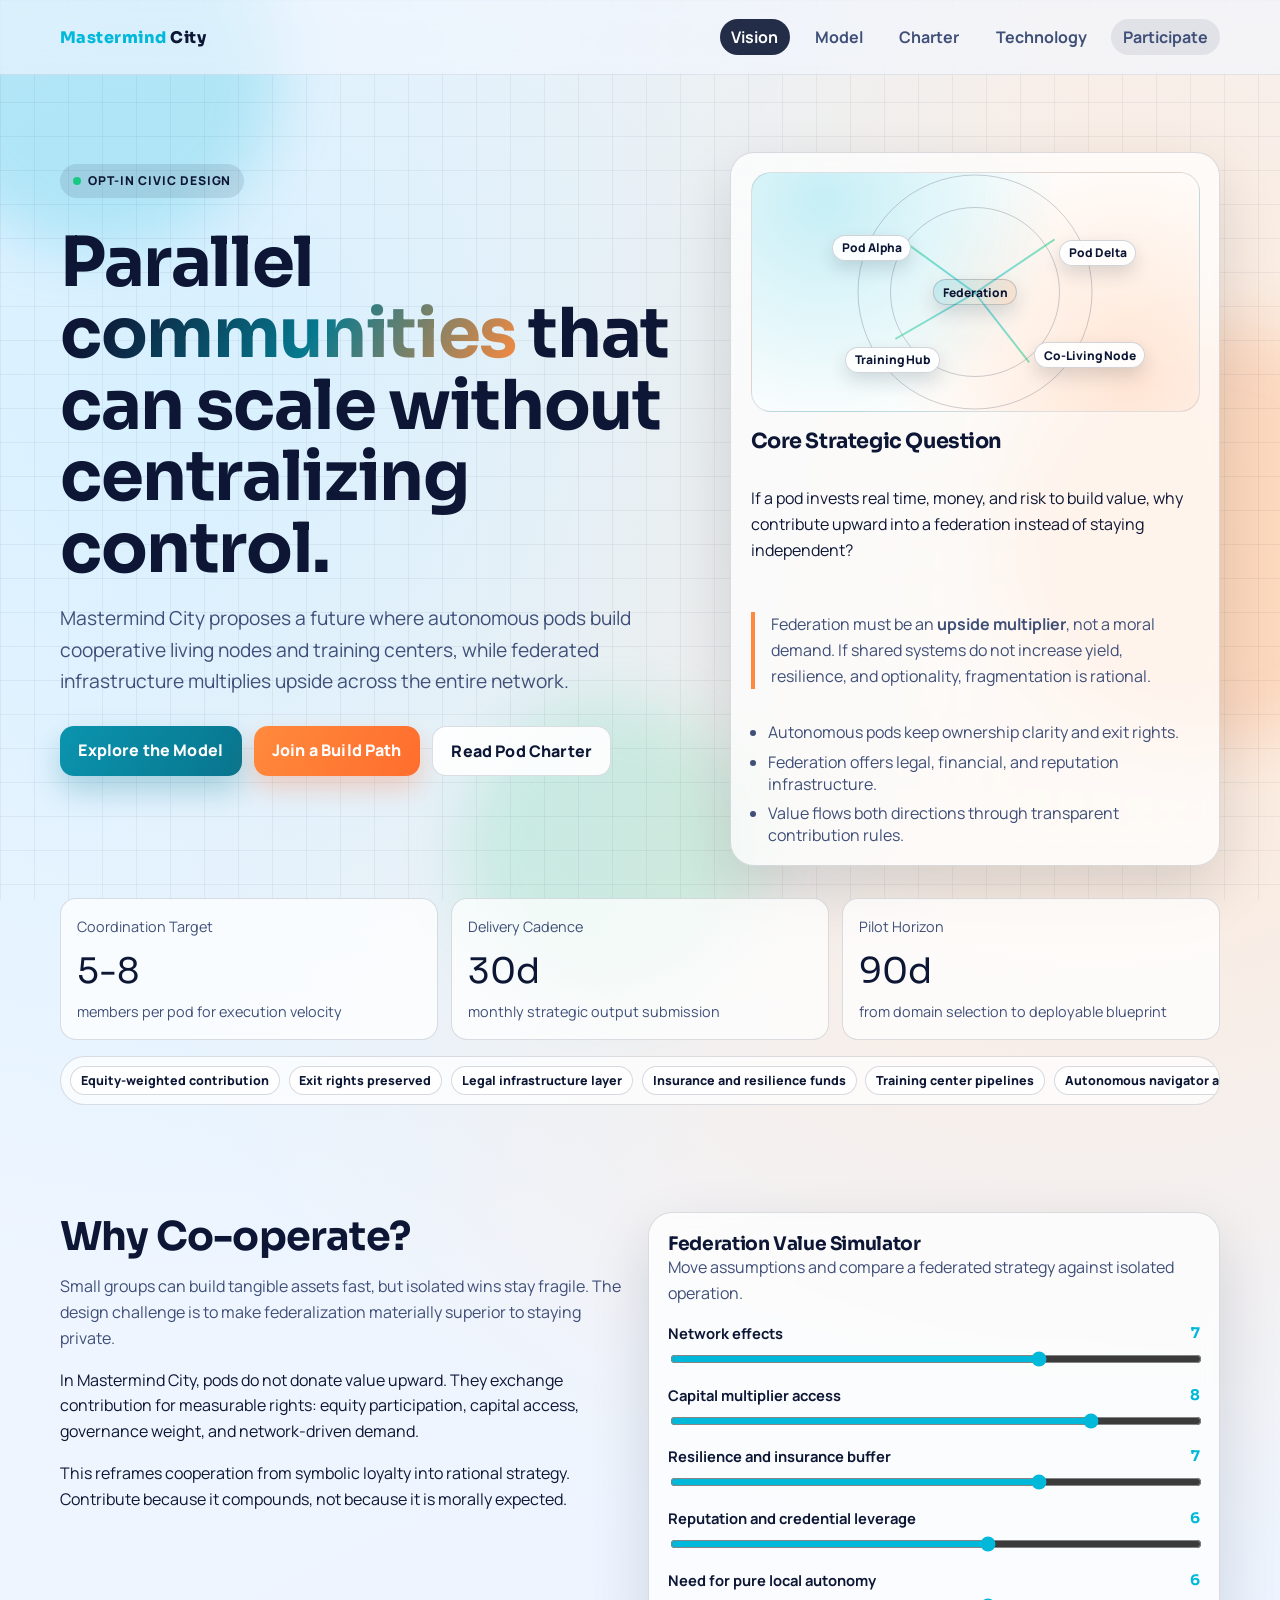
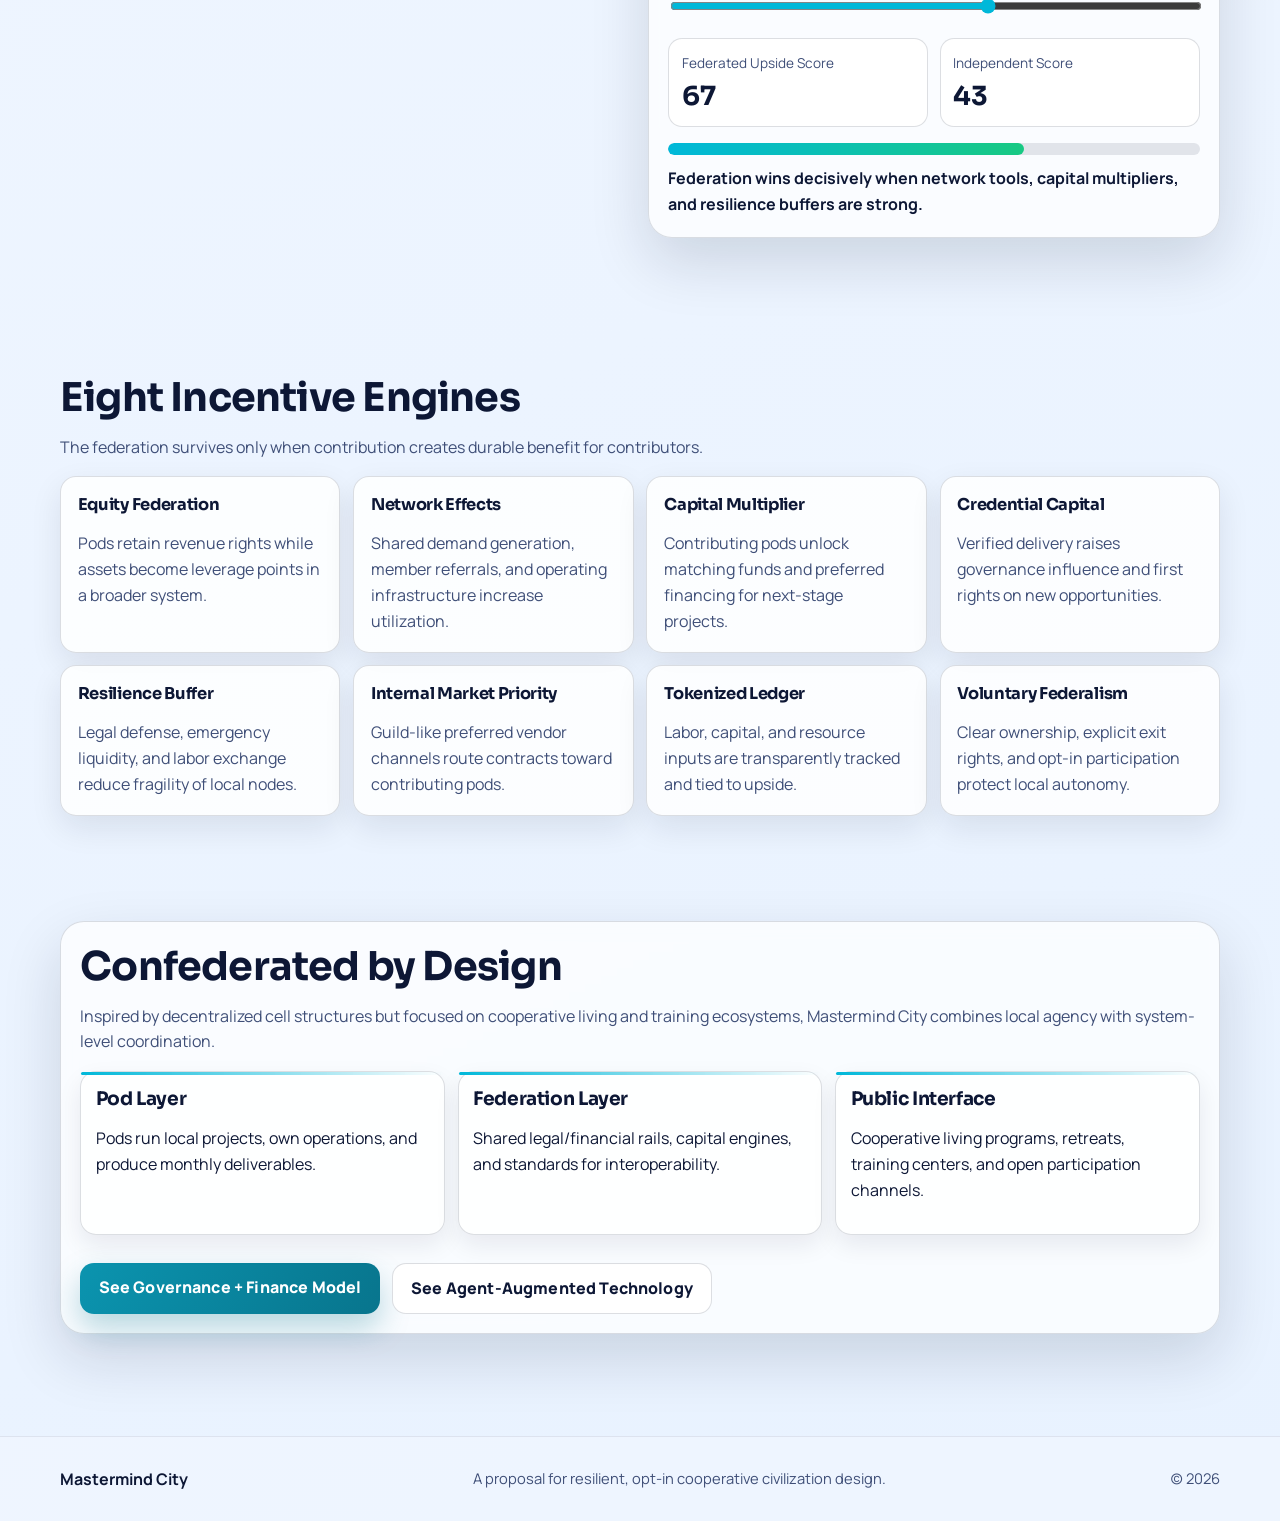
==== index.html @ 67675959 "Initial multi-page Mastermind City site" ====
<!doctype html>
<html lang="en">
  <head>
    <meta charset="UTF-8" />
    <meta name="viewport" content="width=device-width, initial-scale=1.0" />
    <title>Mastermind City | Parallel Communities, Shared Upside</title>
    <meta
      name="description"
      content="Mastermind City is a proposal for federated, opt-in cooperative living and training systems where autonomous pods build local value and shared structures multiply outcomes."
    />
    <link rel="preconnect" href="https://fonts.googleapis.com" />
    <link rel="preconnect" href="https://fonts.gstatic.com" crossorigin />
    <link
      href="https://fonts.googleapis.com/css2?family=Manrope:wght@400;500;700;800&family=Sora:wght@400;600;700;800&display=swap"
      rel="stylesheet"
    />
    <link rel="stylesheet" href="styles.css" />
  </head>
  <body data-page="home">
    <div class="ambient" aria-hidden="true">
      <div class="orb orb-one"></div>
      <div class="orb orb-two"></div>
      <div class="orb orb-three"></div>
      <div class="grid-overlay"></div>
    </div>

    <header class="topbar">
      <div class="container topbar-inner">
        <a class="brand" href="index.html"><span>Mastermind</span> City</a>
        <button class="menu-toggle" type="button" aria-expanded="false" aria-controls="site-nav">
          <span></span>
          <span></span>
        </button>
        <nav class="site-nav" id="site-nav">
          <a class="nav-link nav-home" href="index.html">Vision</a>
          <a class="nav-link nav-model" href="model.html">Model</a>
          <a class="nav-link nav-charter" href="charter.html">Charter</a>
          <a class="nav-link nav-technology" href="technology.html">Technology</a>
          <a class="nav-link nav-participate cta-link" href="participate.html">Participate</a>
        </nav>
      </div>
    </header>

    <main>
      <section class="hero">
        <div class="container hero-grid">
          <div class="reveal">
            <p class="kicker">Opt-In Civic Design</p>
            <h1>
              <span class="text-gradient">Parallel communities</span> that can scale
              without centralizing control.
            </h1>
            <p class="lede">
              Mastermind City proposes a future where autonomous pods build
              cooperative living nodes and training centers, while federated
              infrastructure multiplies upside across the entire network.
            </p>
            <div class="actions">
              <a class="btn btn-primary" href="model.html">Explore the Model</a>
              <a class="btn btn-secondary" href="participate.html">Join a Build Path</a>
              <a class="btn btn-ghost" href="charter.html">Read Pod Charter</a>
            </div>
          </div>

          <aside class="panel signal-panel reveal">
            <div class="city-map" aria-hidden="true">
              <div class="pulse-ring ring-a"></div>
              <div class="pulse-ring ring-b"></div>
              <div class="beam beam-a"></div>
              <div class="beam beam-b"></div>
              <div class="beam beam-c"></div>
              <div class="beam beam-d"></div>
              <div class="city-node node-core">Federation</div>
              <div class="city-node node-a">Pod Alpha</div>
              <div class="city-node node-b">Pod Delta</div>
              <div class="city-node node-c">Training Hub</div>
              <div class="city-node node-d">Co-Living Node</div>
            </div>
            <h3>Core Strategic Question</h3>
            <p>
              If a pod invests real time, money, and risk to build value, why
              contribute upward into a federation instead of staying independent?
            </p>
            <p class="callout">
              Federation must be an <strong>upside multiplier</strong>, not a moral
              demand. If shared systems do not increase yield, resilience, and
              optionality, fragmentation is rational.
            </p>
            <ul class="inline-list">
              <li>Autonomous pods keep ownership clarity and exit rights.</li>
              <li>Federation offers legal, financial, and reputation infrastructure.</li>
              <li>Value flows both directions through transparent contribution rules.</li>
            </ul>
          </aside>
        </div>

        <div class="container metric-strip reveal">
          <article class="metric">
            <p class="label">Coordination Target</p>
            <p class="value">5-8</p>
            <p class="label">members per pod for execution velocity</p>
          </article>
          <article class="metric">
            <p class="label">Delivery Cadence</p>
            <p class="value">30d</p>
            <p class="label">monthly strategic output submission</p>
          </article>
          <article class="metric">
            <p class="label">Pilot Horizon</p>
            <p class="value">90d</p>
            <p class="label">from domain selection to deployable blueprint</p>
          </article>
        </div>

        <div class="container reveal">
          <div class="signal-band">
            <div class="signal-track">
              <span>Equity-weighted contribution</span>
              <span>Exit rights preserved</span>
              <span>Legal infrastructure layer</span>
              <span>Insurance and resilience funds</span>
              <span>Training center pipelines</span>
              <span>Autonomous navigator agents</span>
              <span>Transparent contribution ledger</span>
              <span>Cooperative living pilots</span>
              <span>Equity-weighted contribution</span>
              <span>Exit rights preserved</span>
              <span>Legal infrastructure layer</span>
              <span>Insurance and resilience funds</span>
              <span>Training center pipelines</span>
              <span>Autonomous navigator agents</span>
              <span>Transparent contribution ledger</span>
              <span>Cooperative living pilots</span>
            </div>
          </div>
        </div>
      </section>

      <section class="section">
        <div class="container split">
          <div class="reveal">
            <h2>Why Co-operate?</h2>
            <p class="intro">
              Small groups can build tangible assets fast, but isolated wins stay
              fragile. The design challenge is to make federalization materially
              superior to staying private.
            </p>
            <p>
              In Mastermind City, pods do not donate value upward. They exchange
              contribution for measurable rights: equity participation, capital
              access, governance weight, and network-driven demand.
            </p>
            <p>
              This reframes cooperation from symbolic loyalty into rational strategy.
              Contribute because it compounds, not because it is morally expected.
            </p>
          </div>

          <aside class="panel simulator reveal" id="federation-simulator">
            <h3>Federation Value Simulator</h3>
            <p class="intro">
              Move assumptions and compare a federated strategy against isolated
              operation.
            </p>

            <div class="range-label">
              <label for="network">Network effects</label>
              <span data-output="network">7</span>
            </div>
            <input id="network" name="network" type="range" min="0" max="10" value="7" />

            <div class="range-label">
              <label for="capital">Capital multiplier access</label>
              <span data-output="capital">8</span>
            </div>
            <input id="capital" name="capital" type="range" min="0" max="10" value="8" />

            <div class="range-label">
              <label for="resilience">Resilience and insurance buffer</label>
              <span data-output="resilience">7</span>
            </div>
            <input id="resilience" name="resilience" type="range" min="0" max="10" value="7" />

            <div class="range-label">
              <label for="credibility">Reputation and credential leverage</label>
              <span data-output="credibility">6</span>
            </div>
            <input id="credibility" name="credibility" type="range" min="0" max="10" value="6" />

            <div class="range-label">
              <label for="autonomy">Need for pure local autonomy</label>
              <span data-output="autonomy">6</span>
            </div>
            <input id="autonomy" name="autonomy" type="range" min="0" max="10" value="6" />

            <div class="score-grid">
              <article class="score-card">
                <p>Federated Upside Score</p>
                <strong id="federate-score">0</strong>
              </article>
              <article class="score-card">
                <p>Independent Score</p>
                <strong id="independent-score">0</strong>
              </article>
            </div>

            <div class="progress-track" aria-hidden="true">
              <div class="progress-fill" id="federate-bar"></div>
            </div>
            <p id="sim-insight"></p>
          </aside>
        </div>
      </section>

      <section class="section">
        <div class="container">
          <h2 class="reveal">Eight Incentive Engines</h2>
          <p class="intro reveal">
            The federation survives only when contribution creates durable benefit
            for contributors.
          </p>
          <div class="grid-4">
            <article class="card reveal">
              <h3>Equity Federation</h3>
              <p>Pods retain revenue rights while assets become leverage points in a broader system.</p>
            </article>
            <article class="card reveal">
              <h3>Network Effects</h3>
              <p>Shared demand generation, member referrals, and operating infrastructure increase utilization.</p>
            </article>
            <article class="card reveal">
              <h3>Capital Multiplier</h3>
              <p>Contributing pods unlock matching funds and preferred financing for next-stage projects.</p>
            </article>
            <article class="card reveal">
              <h3>Credential Capital</h3>
              <p>Verified delivery raises governance influence and first rights on new opportunities.</p>
            </article>
            <article class="card reveal">
              <h3>Resilience Buffer</h3>
              <p>Legal defense, emergency liquidity, and labor exchange reduce fragility of local nodes.</p>
            </article>
            <article class="card reveal">
              <h3>Internal Market Priority</h3>
              <p>Guild-like preferred vendor channels route contracts toward contributing pods.</p>
            </article>
            <article class="card reveal">
              <h3>Tokenized Ledger</h3>
              <p>Labor, capital, and resource inputs are transparently tracked and tied to upside.</p>
            </article>
            <article class="card reveal">
              <h3>Voluntary Federalism</h3>
              <p>Clear ownership, explicit exit rights, and opt-in participation protect local autonomy.</p>
            </article>
          </div>
        </div>
      </section>

      <section class="section section-tight">
        <div class="container panel reveal">
          <h2>Confederated by Design</h2>
          <p class="intro">
            Inspired by decentralized cell structures but focused on cooperative
            living and training ecosystems, Mastermind City combines local agency
            with system-level coordination.
          </p>
          <div class="road">
            <article class="road-step">
              <h3>Pod Layer</h3>
              <p>Pods run local projects, own operations, and produce monthly deliverables.</p>
            </article>
            <article class="road-step">
              <h3>Federation Layer</h3>
              <p>Shared legal/financial rails, capital engines, and standards for interoperability.</p>
            </article>
            <article class="road-step">
              <h3>Public Interface</h3>
              <p>Cooperative living programs, retreats, training centers, and open participation channels.</p>
            </article>
          </div>
          <div class="actions">
            <a class="btn btn-primary" href="model.html">See Governance + Finance Model</a>
            <a class="btn btn-ghost" href="technology.html">See Agent-Augmented Technology</a>
          </div>
        </div>
      </section>
    </main>

    <footer class="site-footer">
      <div class="container footer-inner">
        <strong>Mastermind City</strong>
        <p class="footer-note">A proposal for resilient, opt-in cooperative civilization design.</p>
        <p class="footer-note">(c) <span data-year></span></p>
      </div>
    </footer>

    <script src="script.js"></script>
  </body>
</html>
---- styles.css ----
:root {
  --bg-base: #f2f7ff;
  --bg-alt: #e8f2ff;
  --surface: rgba(255, 255, 255, 0.72);
  --surface-strong: rgba(255, 255, 255, 0.9);
  --ink: #0d1735;
  --ink-soft: #3f4f78;
  --stroke: rgba(13, 23, 53, 0.14);
  --teal: #00b8d9;
  --orange: #ff8a3d;
  --lime: #18c983;
  --rose: #ff557a;
  --shadow: 0 24px 60px rgba(10, 18, 45, 0.14);
  --radius-lg: 24px;
  --radius-md: 16px;
  --radius-sm: 12px;
  --content-width: min(1160px, 92vw);
  --scroll-progress: 0%;
}

* {
  box-sizing: border-box;
}

html {
  scroll-behavior: smooth;
}

body {
  margin: 0;
  min-height: 100vh;
  font-family: "Manrope", sans-serif;
  color: var(--ink);
  background: radial-gradient(circle at 14% 12%, #d7f0ff 0%, transparent 32%),
    radial-gradient(circle at 86% 18%, #ffe8d5 0%, transparent 38%),
    linear-gradient(155deg, var(--bg-base), var(--bg-alt));
  overflow-x: hidden;
}

a {
  color: inherit;
}

h1,
h2,
h3,
h4 {
  font-family: "Sora", sans-serif;
  letter-spacing: -0.02em;
  margin: 0;
}

p {
  line-height: 1.62;
}

.ambient {
  --ambient-x: 0px;
  --ambient-y: 0px;
  position: fixed;
  inset: 0;
  pointer-events: none;
  z-index: -1;
}

.orb {
  position: absolute;
  border-radius: 999px;
  filter: blur(30px);
  opacity: 0.5;
}

.orb-one {
  width: 360px;
  height: 360px;
  background: rgba(0, 184, 217, 0.42);
  top: -110px;
  left: -80px;
  animation: floatA 12s ease-in-out infinite;
}

.orb-two {
  width: 420px;
  height: 420px;
  background: rgba(255, 138, 61, 0.38);
  top: 36%;
  right: -140px;
  animation: floatB 14s ease-in-out infinite;
}

.orb-three {
  width: 300px;
  height: 300px;
  background: rgba(24, 201, 131, 0.3);
  bottom: -100px;
  left: 36%;
  animation: floatC 16s ease-in-out infinite;
}

.grid-overlay {
  position: absolute;
  inset: 0;
  background-image: linear-gradient(rgba(13, 23, 53, 0.05) 1px, transparent 1px),
    linear-gradient(90deg, rgba(13, 23, 53, 0.05) 1px, transparent 1px);
  background-size: 34px 34px;
  transform: translate(calc(var(--ambient-x) * -1), calc(var(--ambient-y) * -1));
  transition: transform 280ms ease;
}

@keyframes floatA {
  0%,
  100% {
    transform: translate(0, 0);
  }
  50% {
    transform: translate(24px, 36px);
  }
}

@keyframes floatB {
  0%,
  100% {
    transform: translate(0, 0);
  }
  50% {
    transform: translate(-30px, -20px);
  }
}

@keyframes floatC {
  0%,
  100% {
    transform: translate(0, 0);
  }
  50% {
    transform: translate(20px, -26px);
  }
}

.container {
  width: var(--content-width);
  margin: 0 auto;
}

.topbar {
  position: sticky;
  top: 0;
  z-index: 40;
  backdrop-filter: blur(10px);
  background: rgba(242, 247, 255, 0.62);
  border-bottom: 1px solid rgba(13, 23, 53, 0.08);
}

.topbar::after {
  content: "";
  position: absolute;
  left: 0;
  bottom: -1px;
  height: 2px;
  width: var(--scroll-progress);
  background: linear-gradient(90deg, var(--teal), var(--lime), var(--orange));
  transition: width 120ms linear;
}

.topbar-inner {
  min-height: 74px;
  display: flex;
  align-items: center;
  justify-content: space-between;
  gap: 1rem;
}

.brand {
  font-family: "Sora", sans-serif;
  text-decoration: none;
  font-weight: 800;
  font-size: 1rem;
  letter-spacing: 0.03em;
}

.brand span {
  color: var(--teal);
}

.site-nav {
  display: flex;
  align-items: center;
  gap: 0.8rem;
}

.nav-link {
  text-decoration: none;
  padding: 0.42rem 0.74rem;
  border-radius: 999px;
  font-weight: 700;
  color: var(--ink-soft);
  transition: background 180ms ease, color 180ms ease;
}

.nav-link:hover {
  background: rgba(255, 255, 255, 0.74);
  color: var(--ink);
}

.cta-link {
  background: rgba(13, 23, 53, 0.08);
}

body[data-page="home"] .nav-home,
body[data-page="model"] .nav-model,
body[data-page="charter"] .nav-charter,
body[data-page="technology"] .nav-technology,
body[data-page="participate"] .nav-participate {
  background: rgba(13, 23, 53, 0.9);
  color: #fff;
}

.menu-toggle {
  display: none;
  width: 44px;
  height: 44px;
  border-radius: 12px;
  border: 1px solid var(--stroke);
  background: var(--surface-strong);
  padding: 0;
}

.menu-toggle span {
  display: block;
  width: 18px;
  height: 2px;
  margin: 5px auto;
  background: var(--ink);
  transition: transform 180ms ease, opacity 180ms ease;
}

.menu-toggle[aria-expanded="true"] span:first-child {
  transform: translateY(7px) rotate(45deg);
}

.menu-toggle[aria-expanded="true"] span:last-child {
  transform: translateY(-7px) rotate(-45deg);
}

main {
  padding-bottom: 4rem;
}

.section {
  padding: 4.2rem 0;
}

.section-tight {
  padding: 2.4rem 0;
}

.kicker {
  display: inline-flex;
  align-items: center;
  gap: 0.45rem;
  font-size: 0.76rem;
  letter-spacing: 0.08em;
  text-transform: uppercase;
  font-weight: 800;
  background: rgba(13, 23, 53, 0.1);
  padding: 0.46rem 0.8rem;
  border-radius: 999px;
}

.kicker::before {
  content: "";
  width: 8px;
  height: 8px;
  border-radius: 99px;
  background: var(--lime);
}

.hero {
  padding: 4.8rem 0 2.5rem;
}

.hero-grid {
  display: grid;
  grid-template-columns: 1.2fr 0.9fr;
  gap: 1.1rem;
  align-items: stretch;
}

.hero h1 {
  margin-top: 1rem;
  font-size: clamp(2rem, 5.4vw, 4.3rem);
  line-height: 1.04;
  max-width: 13ch;
}

.hero .lede {
  margin-top: 1.2rem;
  font-size: clamp(1rem, 2vw, 1.2rem);
  color: var(--ink-soft);
  max-width: 62ch;
}

.text-gradient {
  background: linear-gradient(120deg, #0d1735, #0d1735 40%, #06798f 70%, #ff8a3d);
  -webkit-background-clip: text;
  background-clip: text;
  color: transparent;
}

.actions {
  margin-top: 1.8rem;
  display: flex;
  flex-wrap: wrap;
  gap: 0.75rem;
}

.btn {
  border: 0;
  border-radius: 14px;
  padding: 0.82rem 1.15rem;
  text-decoration: none;
  font-weight: 800;
  letter-spacing: 0.01em;
  cursor: pointer;
  transition: transform 180ms ease, box-shadow 180ms ease, background 180ms ease;
}

.btn:hover {
  transform: translateY(-2px);
}

.btn-primary {
  color: #fff;
  background: linear-gradient(120deg, #0b94af, #08758d);
  box-shadow: 0 14px 30px rgba(8, 117, 141, 0.28);
}

.btn-secondary {
  color: #fff;
  background: linear-gradient(120deg, #ff8a3d, #ff6d2d);
  box-shadow: 0 12px 26px rgba(255, 109, 45, 0.28);
}

.btn-ghost {
  background: var(--surface-strong);
  color: var(--ink);
  border: 1px solid var(--stroke);
}

.panel {
  border: 1px solid var(--stroke);
  border-radius: var(--radius-lg);
  background: var(--surface);
  box-shadow: var(--shadow);
  padding: 1.2rem 1.2rem;
  backdrop-filter: blur(8px);
}

.signal-panel {
  display: grid;
  align-content: start;
  gap: 1rem;
}

.signal-panel h3 {
  font-size: 1.3rem;
}

.city-map {
  position: relative;
  min-height: 240px;
  border: 1px solid rgba(13, 23, 53, 0.12);
  border-radius: 20px;
  background: radial-gradient(circle at 16% 12%, rgba(0, 184, 217, 0.22), transparent 55%),
    radial-gradient(circle at 84% 84%, rgba(255, 138, 61, 0.2), transparent 55%),
    rgba(255, 255, 255, 0.68);
  overflow: hidden;
}

.pulse-ring {
  position: absolute;
  border: 1px solid rgba(13, 23, 53, 0.2);
  border-radius: 999px;
}

.ring-a {
  width: 170px;
  height: 170px;
  left: 50%;
  top: 50%;
  transform: translate(-50%, -50%);
  animation: pulseRing 5.2s ease-out infinite;
}

.ring-b {
  width: 235px;
  height: 235px;
  left: 50%;
  top: 50%;
  transform: translate(-50%, -50%);
  animation: pulseRing 5.2s ease-out infinite 1.2s;
}

.beam {
  position: absolute;
  height: 2px;
  background: linear-gradient(90deg, rgba(0, 184, 217, 0.5), rgba(24, 201, 131, 0.5));
  transform-origin: left center;
}

.beam-a {
  width: 96px;
  left: 50%;
  top: 50%;
  transform: rotate(-34deg);
}

.beam-b {
  width: 92px;
  left: 50%;
  top: 50%;
  transform: rotate(150deg);
}

.beam-c {
  width: 88px;
  left: 50%;
  top: 50%;
  transform: rotate(52deg);
}

.beam-d {
  width: 84px;
  left: 50%;
  top: 50%;
  transform: rotate(-144deg);
}

.city-node {
  position: absolute;
  border-radius: 999px;
  border: 1px solid rgba(13, 23, 53, 0.18);
  background: rgba(255, 255, 255, 0.9);
  padding: 0.22rem 0.54rem;
  font-size: 0.75rem;
  font-weight: 800;
  box-shadow: 0 8px 18px rgba(10, 18, 45, 0.14);
}

.node-core {
  left: 50%;
  top: 50%;
  transform: translate(-50%, -50%);
  background: linear-gradient(120deg, rgba(0, 184, 217, 0.18), rgba(255, 138, 61, 0.18));
}

.node-a {
  left: 18%;
  top: 26%;
}

.node-b {
  right: 14%;
  top: 28%;
}

.node-c {
  left: 21%;
  bottom: 16%;
}

.node-d {
  right: 12%;
  bottom: 18%;
}

@keyframes pulseRing {
  0%,
  100% {
    opacity: 0.34;
  }
  50% {
    opacity: 0.7;
  }
}

.inline-list {
  margin: 0;
  padding-left: 1.1rem;
  color: var(--ink-soft);
}

.inline-list li + li {
  margin-top: 0.46rem;
}

.metric-strip {
  margin-top: 2rem;
  display: grid;
  grid-template-columns: repeat(3, minmax(0, 1fr));
  gap: 0.8rem;
}

.signal-band {
  margin-top: 1rem;
  border: 1px solid var(--stroke);
  border-radius: 999px;
  background: rgba(255, 255, 255, 0.72);
  overflow: hidden;
}

.signal-track {
  display: flex;
  align-items: center;
  gap: 0.55rem;
  width: max-content;
  padding: 0.56rem;
  animation: ticker 34s linear infinite;
}

.signal-track span {
  border-radius: 999px;
  border: 1px solid rgba(13, 23, 53, 0.16);
  background: rgba(255, 255, 255, 0.9);
  padding: 0.3rem 0.62rem;
  font-size: 0.78rem;
  font-weight: 800;
  white-space: nowrap;
}

@keyframes ticker {
  from {
    transform: translateX(0);
  }
  to {
    transform: translateX(-50%);
  }
}

.metric {
  border-radius: var(--radius-md);
  padding: 1rem;
  border: 1px solid var(--stroke);
  background: rgba(255, 255, 255, 0.75);
  transition: transform 220ms ease, box-shadow 220ms ease, border-color 220ms ease;
}

.metric:hover {
  transform: translateY(-4px);
  border-color: rgba(0, 184, 217, 0.45);
  box-shadow: 0 18px 32px rgba(10, 18, 45, 0.12);
}

.metric .label {
  margin: 0;
  color: var(--ink-soft);
  font-size: 0.9rem;
}

.metric .value {
  margin: 0.26rem 0 0;
  font-size: clamp(1.4rem, 3vw, 2.2rem);
  font-family: "Sora", sans-serif;
}

.split {
  display: grid;
  gap: 1rem;
  grid-template-columns: 1fr 1fr;
  align-items: start;
}

.section h2 {
  font-size: clamp(1.35rem, 3.1vw, 2.5rem);
  margin-bottom: 0.75rem;
}

.section .intro {
  color: var(--ink-soft);
  margin-top: 0;
}

.simulator .range-label {
  display: flex;
  justify-content: space-between;
  align-items: center;
  margin-top: 0.8rem;
  font-weight: 700;
  font-size: 0.92rem;
}

.simulator .range-label span {
  color: var(--teal);
  font-family: "Sora", sans-serif;
}

.simulator input[type="range"] {
  width: 100%;
  accent-color: var(--teal);
  margin-top: 0.5rem;
}

.score-grid {
  margin-top: 1.2rem;
  display: grid;
  grid-template-columns: repeat(2, minmax(0, 1fr));
  gap: 0.7rem;
}

.score-card {
  border-radius: 14px;
  padding: 0.8rem;
  border: 1px solid var(--stroke);
  background: rgba(255, 255, 255, 0.9);
}

.score-card p {
  margin: 0;
  font-size: 0.85rem;
  color: var(--ink-soft);
}

.score-card strong {
  display: block;
  margin-top: 0.3rem;
  font-family: "Sora", sans-serif;
  font-size: 1.65rem;
}

.progress-track {
  margin-top: 1rem;
  width: 100%;
  height: 12px;
  border-radius: 999px;
  background: rgba(13, 23, 53, 0.1);
  overflow: hidden;
}

.progress-fill {
  width: 30%;
  height: 100%;
  border-radius: inherit;
  background: linear-gradient(90deg, var(--teal), var(--lime));
  transition: width 250ms ease;
}

#sim-insight {
  margin-top: 0.72rem;
  margin-bottom: 0;
  font-weight: 700;
}

.grid-2,
.grid-3,
.grid-4 {
  display: grid;
  gap: 0.8rem;
}

.grid-2 {
  grid-template-columns: repeat(2, minmax(0, 1fr));
}

.grid-3 {
  grid-template-columns: repeat(3, minmax(0, 1fr));
}

.grid-4 {
  grid-template-columns: repeat(4, minmax(0, 1fr));
}

.card {
  border-radius: var(--radius-md);
  border: 1px solid var(--stroke);
  background: rgba(255, 255, 255, 0.84);
  box-shadow: 0 12px 32px rgba(10, 18, 45, 0.09);
  padding: 1.05rem;
  transition: transform 220ms ease, box-shadow 220ms ease, border-color 220ms ease;
}

.card:hover {
  transform: translateY(-5px);
  border-color: rgba(0, 184, 217, 0.45);
  box-shadow: 0 18px 34px rgba(10, 18, 45, 0.13);
}

.card h3,
.card h4 {
  font-size: 1.02rem;
}

.card p {
  margin-bottom: 0;
  color: var(--ink-soft);
}

.road {
  display: grid;
  gap: 0.8rem;
  grid-template-columns: repeat(3, minmax(0, 1fr));
}

.road-step {
  position: relative;
  padding: 0.9rem 0.9rem 0.88rem;
  border: 1px solid var(--stroke);
  border-radius: var(--radius-md);
  background: rgba(255, 255, 255, 0.8);
  box-shadow: 0 10px 24px rgba(10, 18, 45, 0.08);
  transition: transform 220ms ease, box-shadow 220ms ease, border-color 220ms ease;
}

.road-step:hover {
  transform: translateY(-4px);
  border-color: rgba(24, 201, 131, 0.45);
  box-shadow: 0 16px 30px rgba(10, 18, 45, 0.12);
}

.road-step::before {
  content: "";
  position: absolute;
  top: 0;
  left: 0;
  width: 100%;
  height: 3px;
  border-radius: 999px;
  background: linear-gradient(90deg, var(--teal), transparent);
}

.callout {
  border-left: 4px solid var(--orange);
  padding-left: 1rem;
  color: var(--ink-soft);
}

.accordion {
  display: grid;
  gap: 0.7rem;
}

.accordion-item {
  border-radius: var(--radius-md);
  border: 1px solid var(--stroke);
  background: rgba(255, 255, 255, 0.82);
  overflow: hidden;
}

.accordion-trigger {
  width: 100%;
  border: 0;
  background: transparent;
  padding: 0.95rem 1rem;
  text-align: left;
  display: flex;
  justify-content: space-between;
  gap: 1rem;
  font-family: "Sora", sans-serif;
  font-weight: 700;
  font-size: 0.94rem;
  cursor: pointer;
}

.accordion-trigger .plus {
  font-family: "Manrope", sans-serif;
  font-size: 1.35rem;
  line-height: 1;
}

.accordion-content {
  display: none;
  padding: 0 1rem 1rem;
}

.accordion-item.open .accordion-content {
  display: block;
}

.accordion-item.open .accordion-trigger .plus {
  transform: rotate(45deg);
}

.tab-group {
  padding: 0;
  overflow: hidden;
}

.tab-controls {
  display: flex;
  flex-wrap: wrap;
  border-bottom: 1px solid var(--stroke);
  background: rgba(255, 255, 255, 0.86);
}

.tab-btn {
  border: 0;
  background: transparent;
  padding: 0.76rem 0.95rem;
  font-weight: 800;
  cursor: pointer;
  color: var(--ink-soft);
}

.tab-btn.active {
  color: var(--ink);
  background: rgba(13, 23, 53, 0.08);
}

.tab-panel {
  display: none;
  padding: 1rem;
}

.tab-panel.active {
  display: block;
}

.chip-row {
  display: flex;
  flex-wrap: wrap;
  gap: 0.5rem;
}

.chip {
  border-radius: 999px;
  padding: 0.35rem 0.72rem;
  border: 1px solid var(--stroke);
  background: rgba(255, 255, 255, 0.8);
  font-weight: 700;
  font-size: 0.85rem;
}

.schedule {
  display: grid;
  gap: 0.8rem;
  grid-template-columns: repeat(2, minmax(0, 1fr));
}

.timeline {
  display: grid;
  gap: 0.7rem;
}

.timeline-item {
  position: relative;
  border: 1px solid var(--stroke);
  border-radius: var(--radius-md);
  background: rgba(255, 255, 255, 0.86);
  padding: 0.95rem 1rem 0.95rem 2.5rem;
  transition: transform 220ms ease, box-shadow 220ms ease, border-color 220ms ease;
}

.timeline-item:hover {
  transform: translateY(-4px);
  border-color: rgba(255, 138, 61, 0.45);
  box-shadow: 0 16px 30px rgba(10, 18, 45, 0.12);
}

.timeline-item::before {
  content: "";
  position: absolute;
  top: 1.12rem;
  left: 1rem;
  width: 0.9rem;
  height: 0.9rem;
  border-radius: 99px;
  background: linear-gradient(120deg, var(--teal), var(--orange));
}

.list-clean {
  margin: 0.4rem 0 0;
  padding-left: 1.15rem;
  color: var(--ink-soft);
}

.list-clean li + li {
  margin-top: 0.35rem;
}

.table-wrap {
  overflow-x: auto;
}

table {
  width: 100%;
  border-collapse: collapse;
  min-width: 700px;
}

th,
td {
  border: 1px solid var(--stroke);
  padding: 0.68rem;
  text-align: left;
  vertical-align: top;
}

th {
  font-family: "Sora", sans-serif;
  font-size: 0.86rem;
  background: rgba(255, 255, 255, 0.9);
}

td {
  color: var(--ink-soft);
  background: rgba(255, 255, 255, 0.74);
}

.bot {
  display: grid;
  gap: 0.8rem;
}

.bot-log {
  border: 1px solid var(--stroke);
  border-radius: 14px;
  background: rgba(255, 255, 255, 0.86);
  padding: 0.85rem;
  min-height: 220px;
  max-height: 320px;
  overflow: auto;
  display: grid;
  gap: 0.55rem;
}

.bot-message {
  padding: 0.62rem 0.7rem;
  border-radius: 12px;
  width: fit-content;
  max-width: 92%;
  font-size: 0.94rem;
}

.bot-message.user {
  justify-self: end;
  background: rgba(13, 23, 53, 0.92);
  color: #fff;
}

.bot-message.bot {
  justify-self: start;
  background: rgba(0, 184, 217, 0.15);
  border: 1px solid rgba(0, 184, 217, 0.38);
}

.bot-quick {
  display: flex;
  flex-wrap: wrap;
  gap: 0.45rem;
}

.bot-quick button {
  border: 1px solid var(--stroke);
  border-radius: 999px;
  background: rgba(255, 255, 255, 0.78);
  padding: 0.35rem 0.68rem;
  font-weight: 700;
  cursor: pointer;
}

.bot-form {
  display: flex;
  gap: 0.5rem;
}

.bot-form input,
.form-field input,
.form-field textarea,
.form-field select {
  width: 100%;
  border: 1px solid var(--stroke);
  border-radius: 12px;
  padding: 0.76rem 0.84rem;
  font: inherit;
  color: var(--ink);
  background: rgba(255, 255, 255, 0.9);
}

.form-field textarea {
  min-height: 120px;
  resize: vertical;
}

.form-field label {
  display: block;
  margin-bottom: 0.35rem;
  font-weight: 700;
}

.form-grid {
  display: grid;
  grid-template-columns: repeat(2, minmax(0, 1fr));
  gap: 0.8rem;
}

.form-grid .full {
  grid-column: 1 / -1;
}

.form-status {
  min-height: 1.3rem;
  margin: 0.55rem 0 0;
  font-weight: 700;
}

.faq {
  display: grid;
  gap: 0.6rem;
}

.faq details {
  border: 1px solid var(--stroke);
  background: rgba(255, 255, 255, 0.82);
  border-radius: 12px;
  padding: 0.65rem 0.8rem;
}

.faq summary {
  cursor: pointer;
  font-family: "Sora", sans-serif;
  font-size: 0.95rem;
}

.sr-only {
  position: absolute;
  width: 1px;
  height: 1px;
  margin: -1px;
  padding: 0;
  overflow: hidden;
  clip: rect(0, 0, 0, 0);
  white-space: nowrap;
  border: 0;
}

.site-footer {
  border-top: 1px solid rgba(13, 23, 53, 0.08);
  background: rgba(242, 247, 255, 0.6);
}

.footer-inner {
  min-height: 84px;
  display: flex;
  justify-content: space-between;
  align-items: center;
  gap: 0.7rem;
}

.footer-note {
  color: var(--ink-soft);
  font-size: 0.92rem;
}

.reveal {
  opacity: 0;
  transform: translateY(16px);
  transition: opacity 420ms ease, transform 420ms ease;
  transition-delay: var(--reveal-delay, 0ms);
}

.reveal.is-visible {
  opacity: 1;
  transform: translateY(0);
}

a:focus-visible,
button:focus-visible,
input:focus-visible,
select:focus-visible,
textarea:focus-visible,
summary:focus-visible {
  outline: 3px solid rgba(0, 184, 217, 0.45);
  outline-offset: 2px;
}

@media (prefers-reduced-motion: reduce) {
  *,
  *::before,
  *::after {
    animation-duration: 0.01ms !important;
    animation-iteration-count: 1 !important;
    transition-duration: 0.01ms !important;
    scroll-behavior: auto !important;
  }

  .signal-track {
    animation: none;
  }
}

@media (max-width: 980px) {
  .hero-grid,
  .split,
  .grid-3,
  .grid-4,
  .road,
  .schedule,
  .form-grid {
    grid-template-columns: 1fr;
  }

  .metric-strip {
    grid-template-columns: 1fr;
  }

  .city-map {
    min-height: 220px;
  }

  .menu-toggle {
    display: inline-block;
  }

  .site-nav {
    position: absolute;
    top: 74px;
    left: 0;
    right: 0;
    display: none;
    flex-direction: column;
    align-items: stretch;
    padding: 0.8rem;
    background: rgba(242, 247, 255, 0.96);
    border-bottom: 1px solid rgba(13, 23, 53, 0.08);
  }

  .site-nav.open {
    display: flex;
  }

  .nav-link {
    border-radius: 12px;
    padding: 0.62rem 0.72rem;
  }

  .topbar {
    position: sticky;
  }

  .topbar-inner {
    position: relative;
  }
}

@media (max-width: 680px) {
  .hero {
    padding-top: 3.8rem;
  }

  .section {
    padding: 3.3rem 0;
  }

  .footer-inner {
    min-height: 100px;
    align-items: flex-start;
    justify-content: center;
    flex-direction: column;
    padding: 1rem 0;
  }

  .score-grid {
    grid-template-columns: 1fr;
  }

  .city-map {
    min-height: 200px;
  }

  .city-node {
    font-size: 0.68rem;
    padding: 0.2rem 0.5rem;
  }

  .signal-track span {
    font-size: 0.72rem;
  }
}
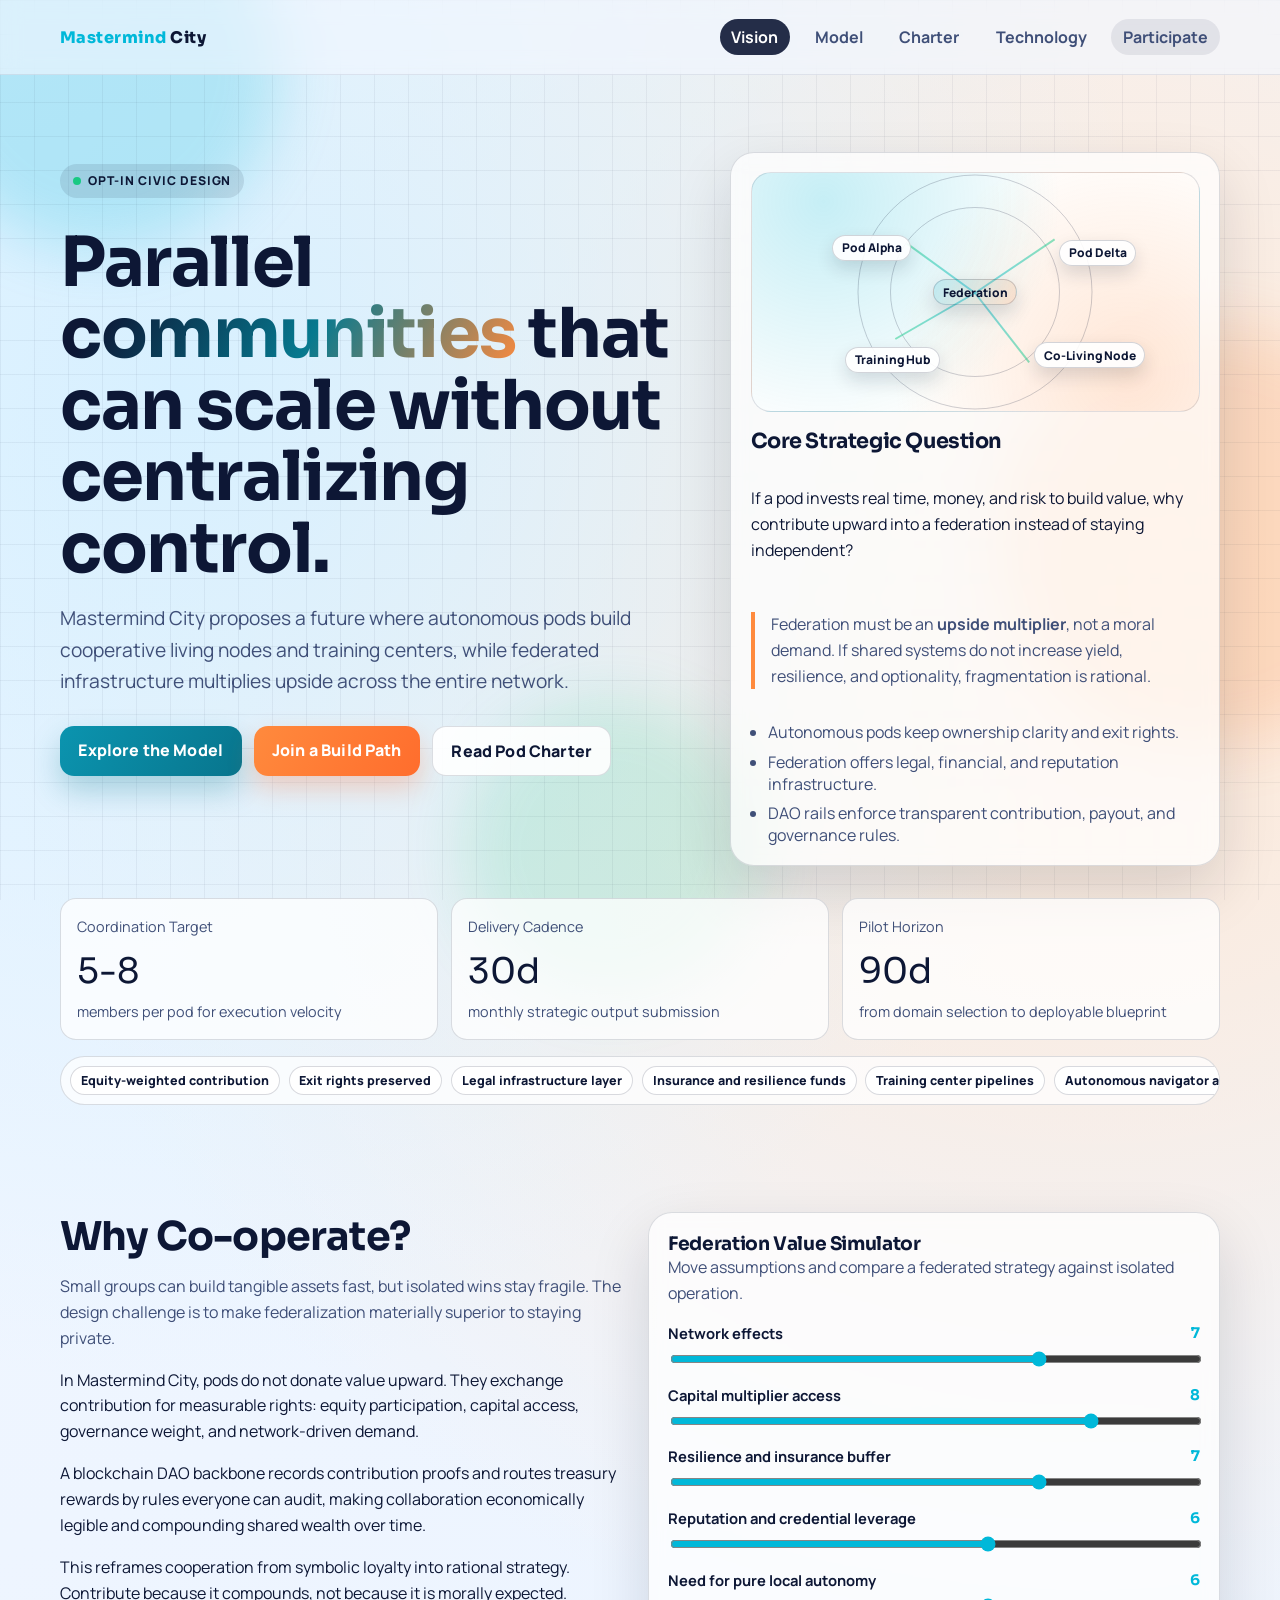
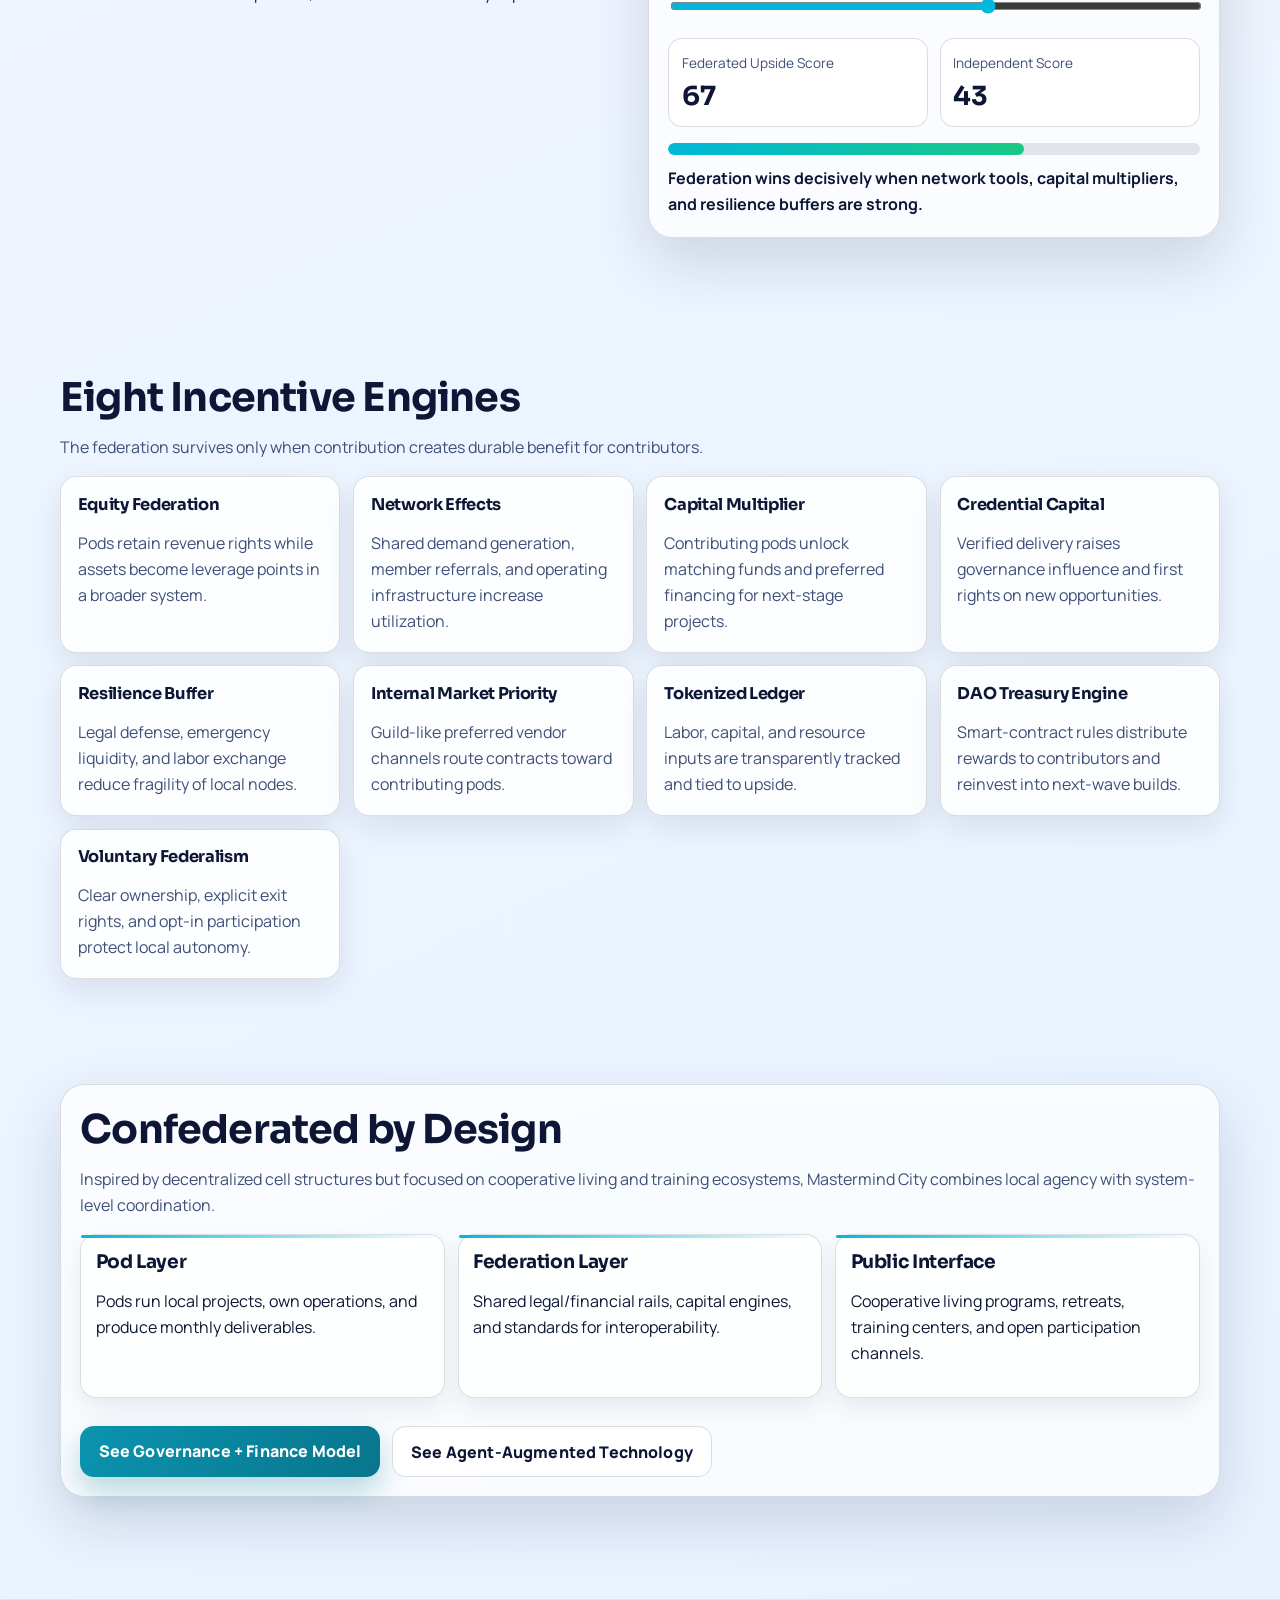
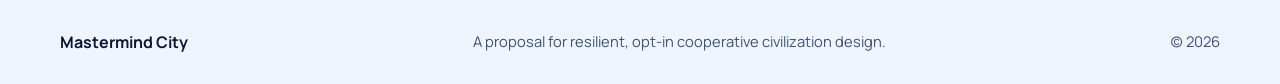
==== commit 44026224: "Add DAO backbone and shared-wealth incentive model" ====
--- a/index.html
+++ b/index.html
@@ -89,7 +89,7 @@
             <ul class="inline-list">
               <li>Autonomous pods keep ownership clarity and exit rights.</li>
               <li>Federation offers legal, financial, and reputation infrastructure.</li>
-              <li>Value flows both directions through transparent contribution rules.</li>
+              <li>DAO rails enforce transparent contribution, payout, and governance rules.</li>
             </ul>
           </aside>
         </div>
@@ -122,6 +122,8 @@
               <span>Training center pipelines</span>
               <span>Autonomous navigator agents</span>
               <span>Transparent contribution ledger</span>
+              <span>DAO treasury distribution</span>
+              <span>Shared-wealth reward loops</span>
               <span>Cooperative living pilots</span>
               <span>Equity-weighted contribution</span>
               <span>Exit rights preserved</span>
@@ -130,6 +132,8 @@
               <span>Training center pipelines</span>
               <span>Autonomous navigator agents</span>
               <span>Transparent contribution ledger</span>
+              <span>DAO treasury distribution</span>
+              <span>Shared-wealth reward loops</span>
               <span>Cooperative living pilots</span>
             </div>
           </div>
@@ -149,6 +153,11 @@
               In Mastermind City, pods do not donate value upward. They exchange
               contribution for measurable rights: equity participation, capital
               access, governance weight, and network-driven demand.
+            </p>
+            <p>
+              A blockchain DAO backbone records contribution proofs and routes
+              treasury rewards by rules everyone can audit, making collaboration
+              economically legible and compounding shared wealth over time.
             </p>
             <p>
               This reframes cooperation from symbolic loyalty into rational strategy.
@@ -247,6 +256,10 @@
             <article class="card reveal">
               <h3>Tokenized Ledger</h3>
               <p>Labor, capital, and resource inputs are transparently tracked and tied to upside.</p>
+            </article>
+            <article class="card reveal">
+              <h3>DAO Treasury Engine</h3>
+              <p>Smart-contract rules distribute rewards to contributors and reinvest into next-wave builds.</p>
             </article>
             <article class="card reveal">
               <h3>Voluntary Federalism</h3>
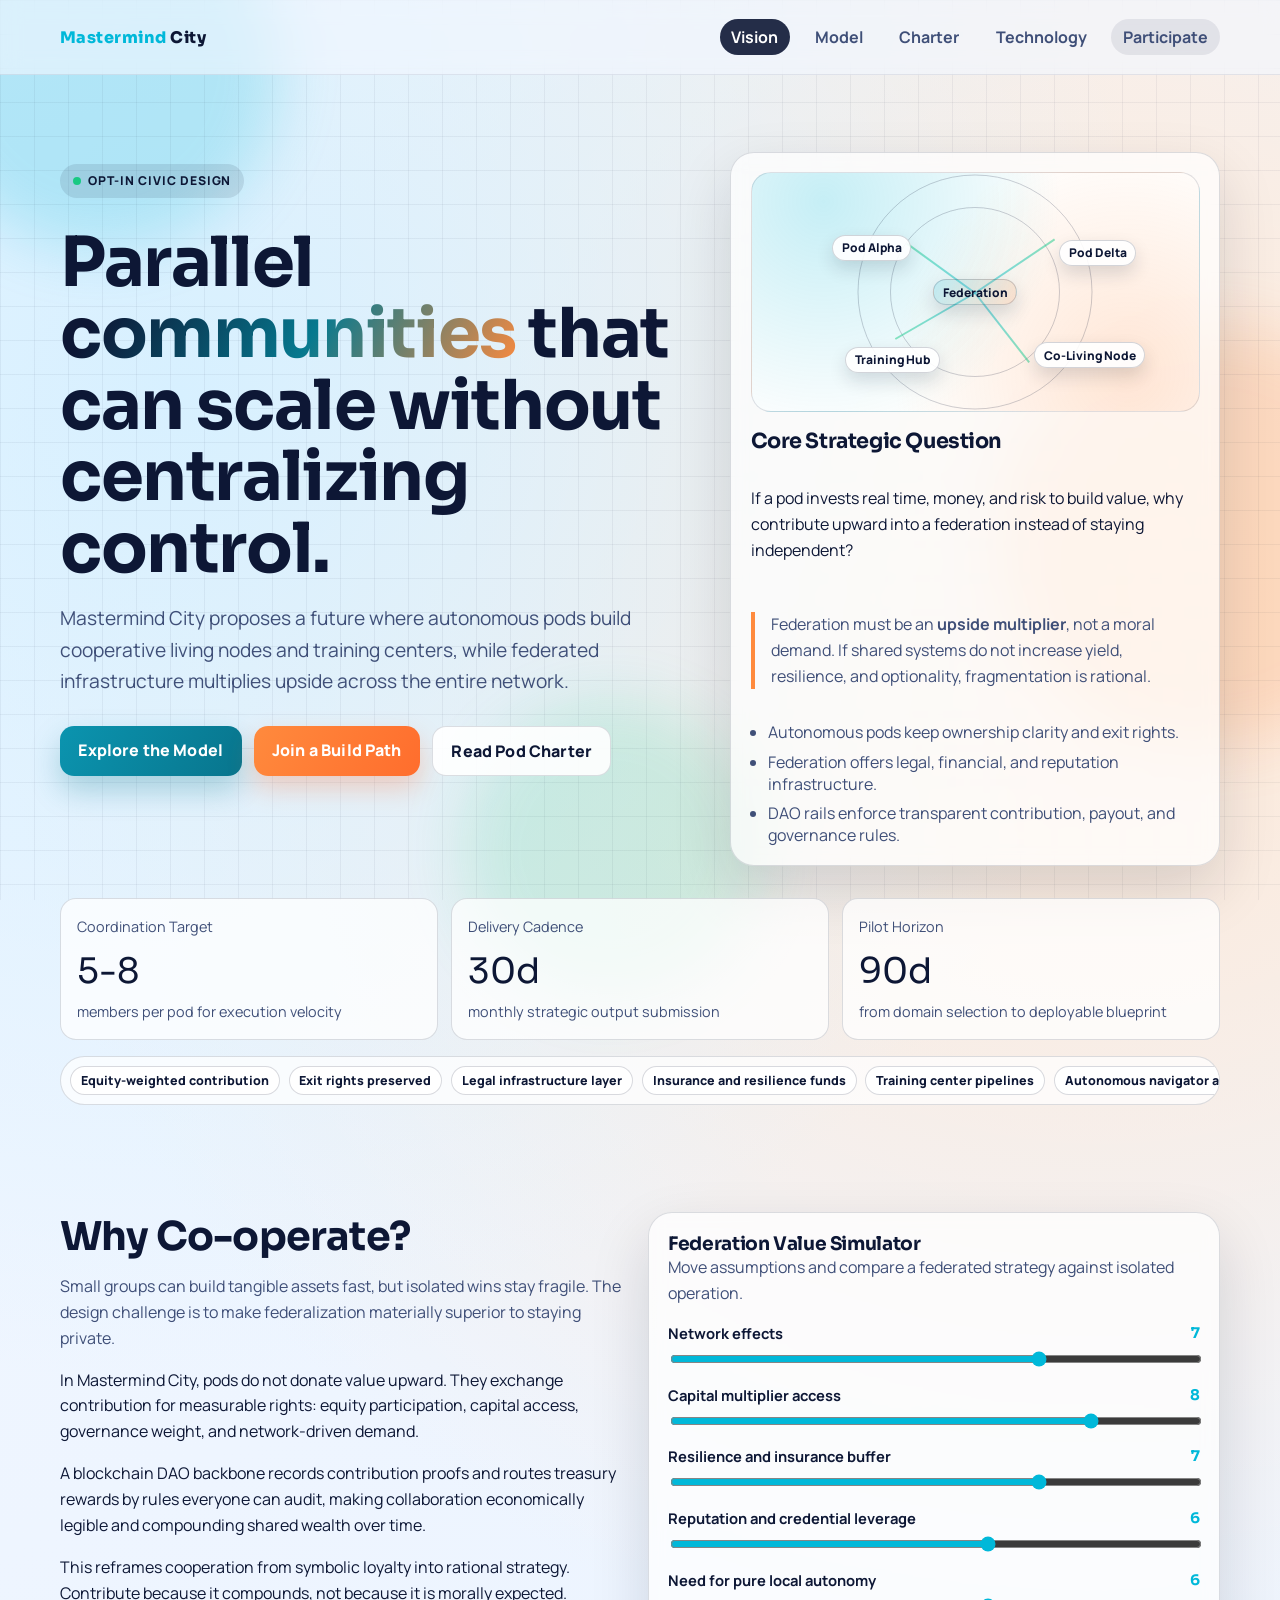
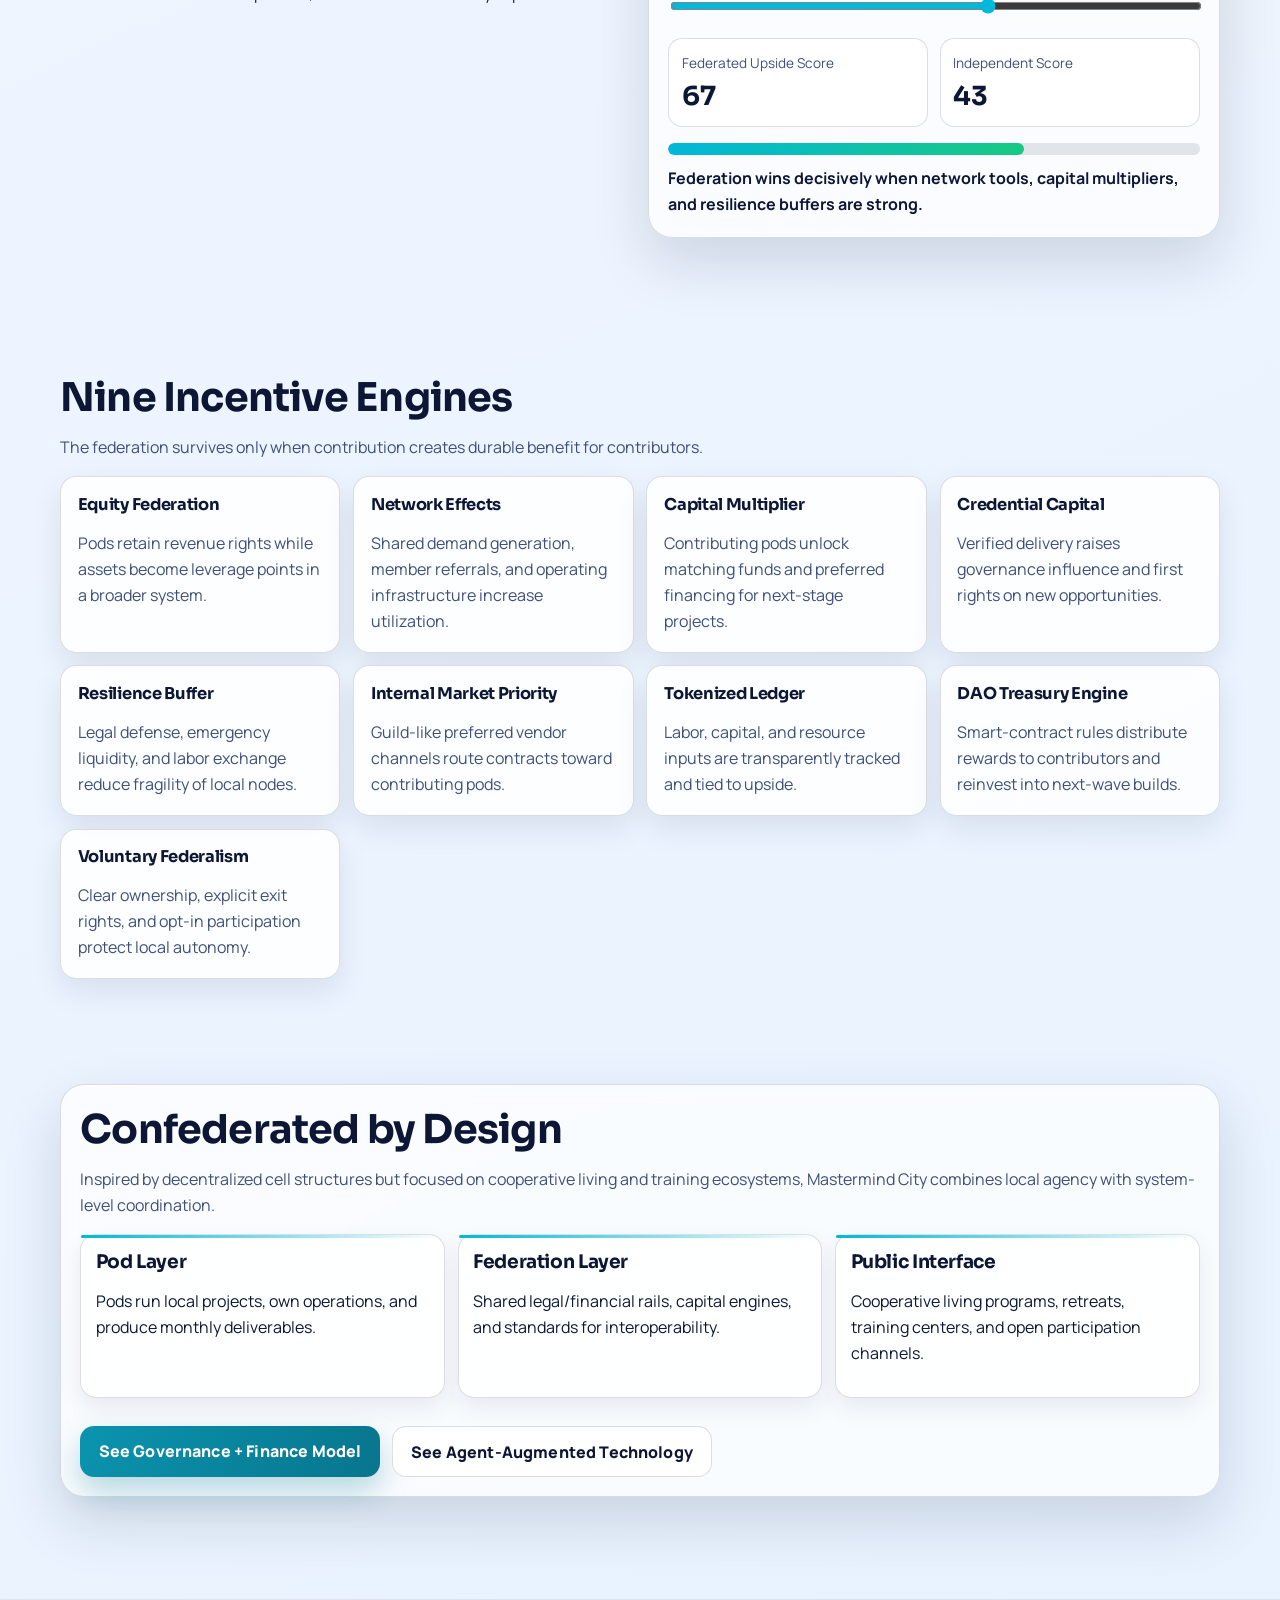
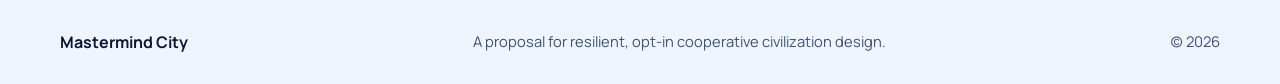
==== commit f6c9f383: "Fix incentive engine count label to nine" ====
--- a/index.html
+++ b/index.html
@@ -223,7 +223,7 @@
 
       <section class="section">
         <div class="container">
-          <h2 class="reveal">Eight Incentive Engines</h2>
+          <h2 class="reveal">Nine Incentive Engines</h2>
           <p class="intro reveal">
             The federation survives only when contribution creates durable benefit
             for contributors.
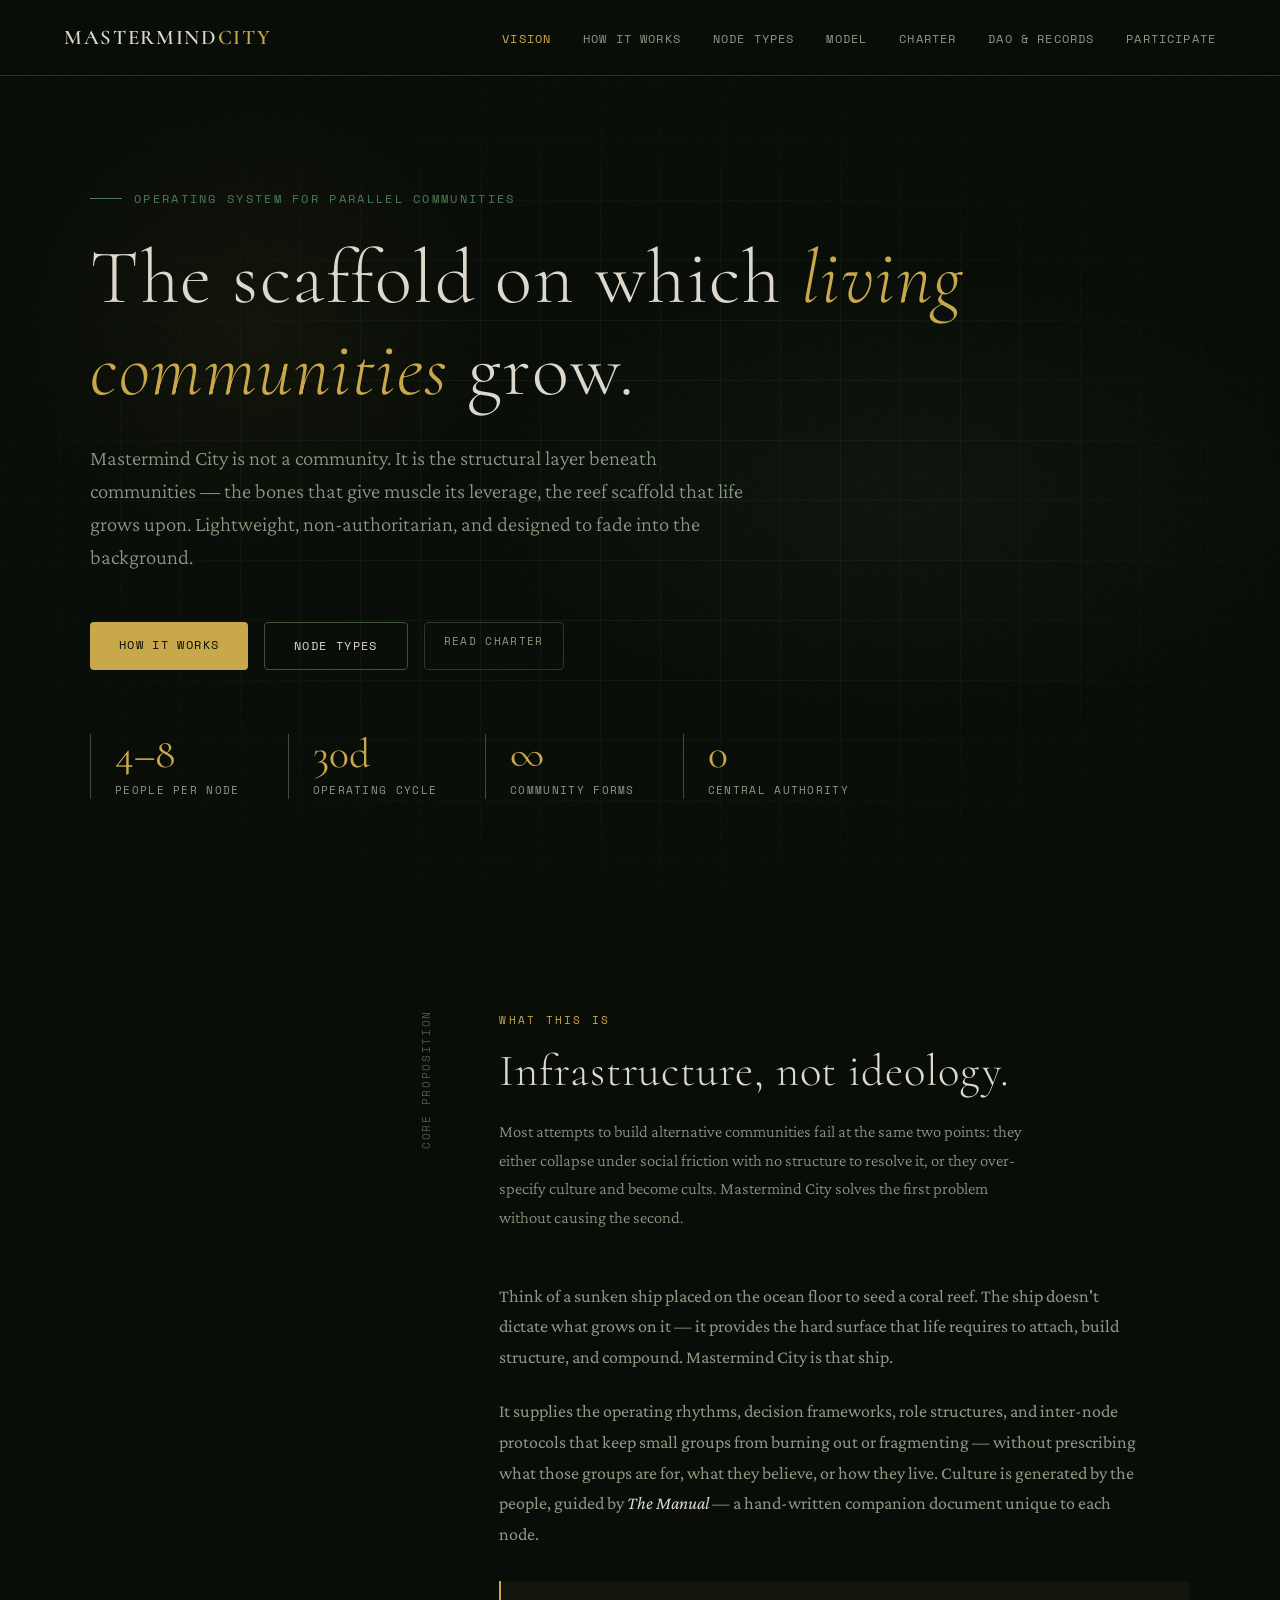
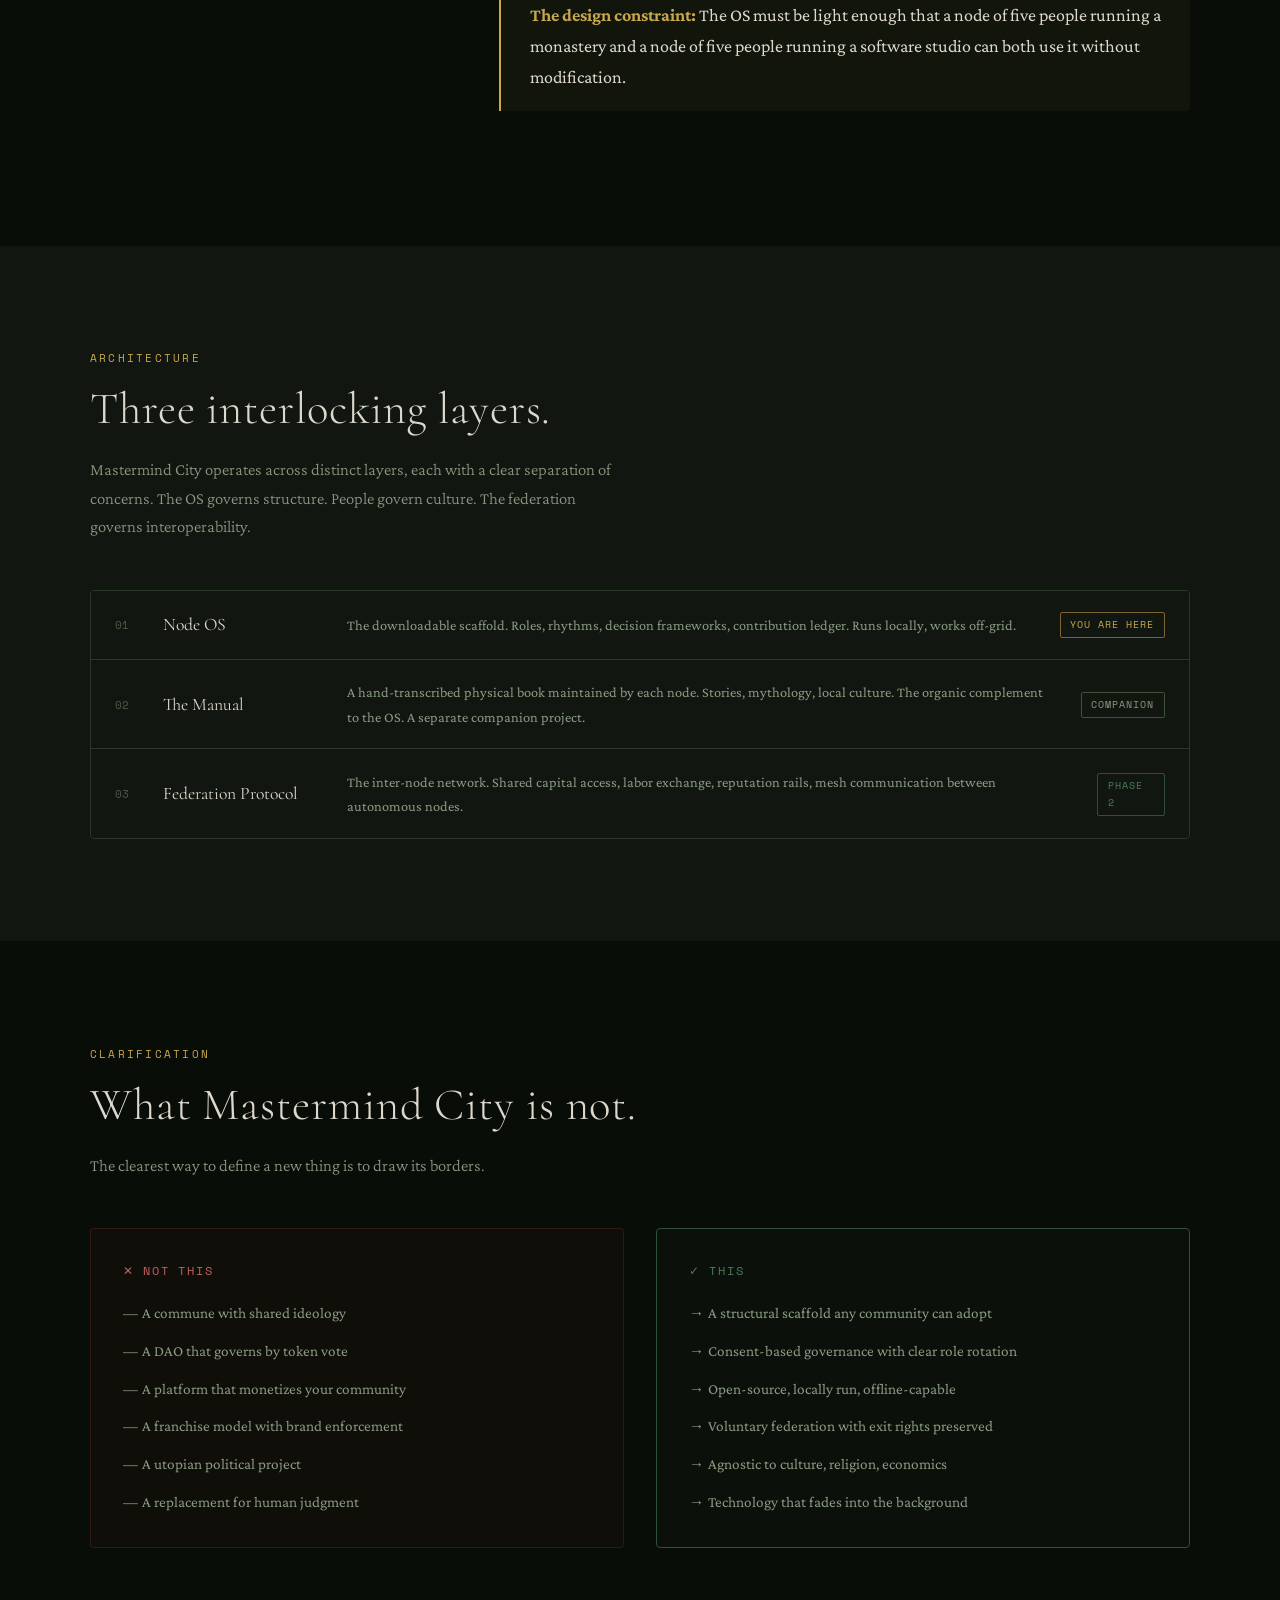
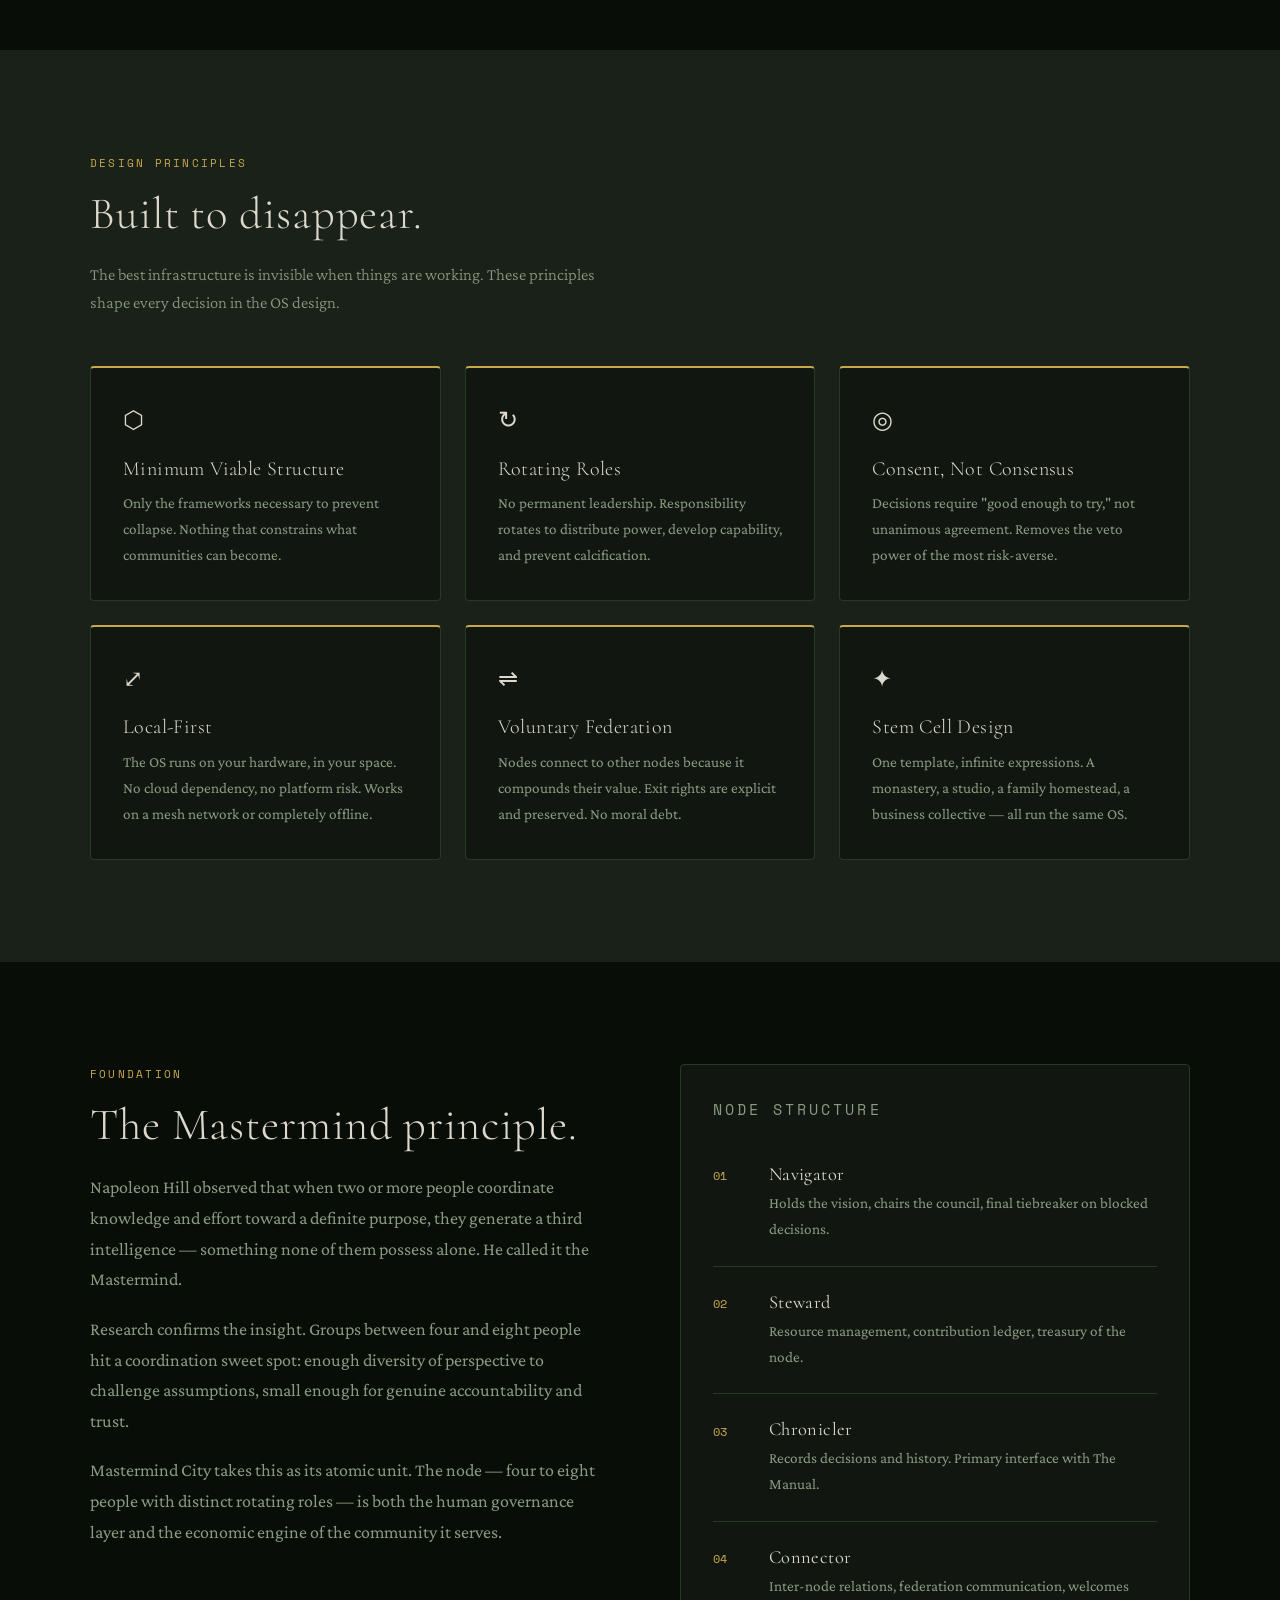
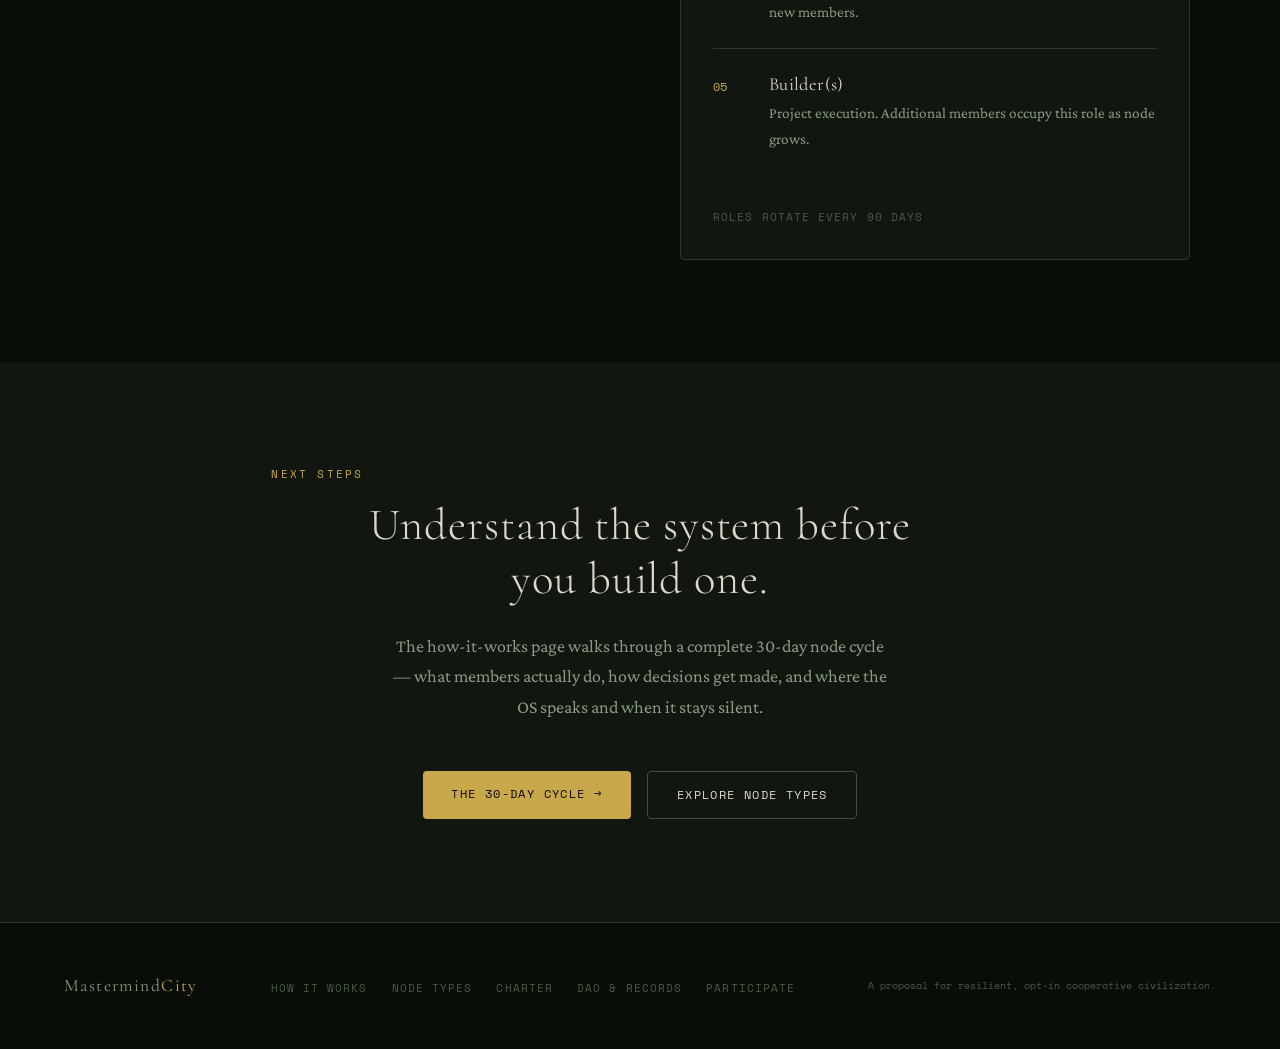
==== commit de8fe94d: "feat: integrate DAO and Records architecture, update paths" ====
--- a/index.html
+++ b/index.html
@@ -1,312 +1,465 @@
-<!doctype html>
+<!DOCTYPE html>
 <html lang="en">
-  <head>
-    <meta charset="UTF-8" />
-    <meta name="viewport" content="width=device-width, initial-scale=1.0" />
-    <title>Mastermind City | Parallel Communities, Shared Upside</title>
-    <meta
-      name="description"
-      content="Mastermind City is a proposal for federated, opt-in cooperative living and training systems where autonomous pods build local value and shared structures multiply outcomes."
-    />
-    <link rel="preconnect" href="https://fonts.googleapis.com" />
-    <link rel="preconnect" href="https://fonts.gstatic.com" crossorigin />
-    <link
-      href="https://fonts.googleapis.com/css2?family=Manrope:wght@400;500;700;800&family=Sora:wght@400;600;700;800&display=swap"
-      rel="stylesheet"
-    />
-    <link rel="stylesheet" href="styles.css" />
-  </head>
-  <body data-page="home">
-    <div class="ambient" aria-hidden="true">
-      <div class="orb orb-one"></div>
-      <div class="orb orb-two"></div>
-      <div class="orb orb-three"></div>
-      <div class="grid-overlay"></div>
-    </div>
-
-    <header class="topbar">
-      <div class="container topbar-inner">
-        <a class="brand" href="index.html"><span>Mastermind</span> City</a>
-        <button class="menu-toggle" type="button" aria-expanded="false" aria-controls="site-nav">
-          <span></span>
-          <span></span>
-        </button>
-        <nav class="site-nav" id="site-nav">
-          <a class="nav-link nav-home" href="index.html">Vision</a>
-          <a class="nav-link nav-model" href="model.html">Model</a>
-          <a class="nav-link nav-charter" href="charter.html">Charter</a>
-          <a class="nav-link nav-technology" href="technology.html">Technology</a>
-          <a class="nav-link nav-participate cta-link" href="participate.html">Participate</a>
-        </nav>
-      </div>
-    </header>
-
-    <main>
-      <section class="hero">
-        <div class="container hero-grid">
-          <div class="reveal">
-            <p class="kicker">Opt-In Civic Design</p>
-            <h1>
-              <span class="text-gradient">Parallel communities</span> that can scale
-              without centralizing control.
-            </h1>
-            <p class="lede">
-              Mastermind City proposes a future where autonomous pods build
-              cooperative living nodes and training centers, while federated
-              infrastructure multiplies upside across the entire network.
-            </p>
-            <div class="actions">
-              <a class="btn btn-primary" href="model.html">Explore the Model</a>
-              <a class="btn btn-secondary" href="participate.html">Join a Build Path</a>
-              <a class="btn btn-ghost" href="charter.html">Read Pod Charter</a>
-            </div>
+<head>
+  <meta charset="UTF-8" />
+  <meta name="viewport" content="width=device-width, initial-scale=1.0" />
+  <title>Mastermind City — Scaffold for Parallel Communities</title>
+  <link rel="stylesheet" href="styles.css" />
+  <style>
+    /* page-specific */
+    .hero-stat-row {
+      display: flex;
+      gap: 3rem;
+      margin-top: 4rem;
+      flex-wrap: wrap;
+    }
+    .hero-stat {
+      border-left: 1px solid var(--border2);
+      padding-left: 1.5rem;
+    }
+    .hero-stat-num {
+      font-family: var(--serif);
+      font-size: 2.6rem;
+      color: var(--gold);
+      line-height: 1;
+    }
+    .hero-stat-label {
+      font-family: var(--mono);
+      font-size: 0.68rem;
+      color: var(--text-dim);
+      letter-spacing: 0.12em;
+      text-transform: uppercase;
+      margin-top: 0.3rem;
+    }
+
+    /* metaphor section */
+    .metaphor-block {
+      display: grid;
+      grid-template-columns: 1fr 2fr;
+      gap: 4rem;
+      align-items: start;
+    }
+    .metaphor-label {
+      font-family: var(--mono);
+      font-size: 0.7rem;
+      color: var(--text-faint);
+      letter-spacing: 0.15em;
+      text-transform: uppercase;
+      writing-mode: vertical-lr;
+      transform: rotate(180deg);
+      padding-top: 1rem;
+    }
+
+    /* layers diagram */
+    .layers {
+      display: flex;
+      flex-direction: column;
+      gap: 1px;
+      border: 1px solid var(--border);
+      border-radius: var(--radius);
+      overflow: hidden;
+      margin-top: 2rem;
+    }
+    .layer {
+      display: flex;
+      align-items: center;
+      gap: 1.5rem;
+      padding: 1.2rem 1.5rem;
+      background: var(--surface);
+      border-bottom: 1px solid var(--border);
+      transition: background .2s;
+    }
+    .layer:hover { background: var(--surface2); }
+    .layer:last-child { border-bottom: none; }
+    .layer-num {
+      font-family: var(--mono);
+      font-size: 0.68rem;
+      color: var(--text-faint);
+      min-width: 1.5rem;
+    }
+    .layer-name {
+      font-family: var(--serif);
+      font-size: 1.1rem;
+      color: var(--text);
+      min-width: 10rem;
+    }
+    .layer-desc {
+      font-size: 0.9rem;
+      color: var(--text-dim);
+    }
+    .layer-tag { margin-left: auto; }
+
+    /* principle cards */
+    .principle-grid {
+      display: grid;
+      grid-template-columns: repeat(auto-fill, minmax(260px, 1fr));
+      gap: 1.5rem;
+    }
+
+    /* why not section */
+    .contrast-grid {
+      display: grid;
+      grid-template-columns: 1fr 1fr;
+      gap: 2rem;
+    }
+    .contrast-col {
+      padding: 2rem;
+      border-radius: var(--radius);
+      border: 1px solid var(--border);
+    }
+    .contrast-col.no {
+      background: rgba(180,60,60,0.04);
+      border-color: rgba(180,60,60,0.2);
+    }
+    .contrast-col.yes {
+      background: rgba(74,124,89,0.04);
+      border-color: var(--green-dim);
+    }
+    .contrast-head {
+      font-family: var(--mono);
+      font-size: 0.72rem;
+      letter-spacing: 0.15em;
+      text-transform: uppercase;
+      margin-bottom: 1.2rem;
+    }
+    .contrast-head.no  { color: #c46060; }
+    .contrast-head.yes { color: var(--green); }
+    .contrast-list {
+      list-style: none;
+      display: flex;
+      flex-direction: column;
+      gap: 0.75rem;
+    }
+    .contrast-list li {
+      font-size: 0.95rem;
+      color: var(--text-dim);
+      padding-left: 1.2rem;
+      position: relative;
+    }
+    .contrast-list li::before {
+      content: attr(data-marker);
+      position: absolute;
+      left: 0;
+    }
+
+    @media (max-width: 768px) {
+      .metaphor-block { grid-template-columns: 1fr; }
+      .metaphor-label { writing-mode: horizontal-tb; transform: none; }
+      .contrast-grid  { grid-template-columns: 1fr; }
+    }
+  </style>
+</head>
+<body>
+
+<nav>
+  <a href="index.html" class="nav-logo">Mastermind<span>City</span></a>
+  <ul class="nav-links">
+    <li><a href="index.html">Vision</a></li>
+    <li><a href="how-it-works.html">How It Works</a></li>
+    <li><a href="node-types.html">Node Types</a></li>
+    <li><a href="model.html">Model</a></li>
+    <li><a href="charter.html">Charter</a></li>
+    <li><a href="blockchain-dao.html">DAO & Records</a></li>
+    <li><a href="participate.html">Participate</a></li>
+  </ul>
+  <button class="nav-hamburger" aria-label="Menu">
+    <span></span><span></span><span></span>
+  </button>
+</nav>
+
+<main>
+
+  <!-- HERO -->
+  <section class="hero">
+    <div class="hero-bg"></div>
+    <div class="hero-grid-lines"></div>
+    <div class="hero-content">
+      <p class="hero-label">Operating System for Parallel Communities</p>
+      <h1>The scaffold on which <em>living communities</em> grow.</h1>
+      <p class="hero-sub">
+        Mastermind City is not a community. It is the structural layer beneath communities —
+        the bones that give muscle its leverage, the reef scaffold that life grows upon.
+        Lightweight, non-authoritarian, and designed to fade into the background.
+      </p>
+      <div class="hero-ctas">
+        <a href="how-it-works.html" class="btn btn-primary">How It Works</a>
+        <a href="node-types.html"   class="btn btn-secondary">Node Types</a>
+        <a href="charter.html"      class="btn btn-ghost">Read Charter</a>
+      </div>
+      <div class="hero-stat-row">
+        <div class="hero-stat">
+          <div class="hero-stat-num">4–8</div>
+          <div class="hero-stat-label">people per node</div>
+        </div>
+        <div class="hero-stat">
+          <div class="hero-stat-num">30d</div>
+          <div class="hero-stat-label">operating cycle</div>
+        </div>
+        <div class="hero-stat">
+          <div class="hero-stat-num">∞</div>
+          <div class="hero-stat-label">community forms</div>
+        </div>
+        <div class="hero-stat">
+          <div class="hero-stat-num">0</div>
+          <div class="hero-stat-label">central authority</div>
+        </div>
+      </div>
+    </div>
+  </section>
+
+  <!-- THE CORE IDEA -->
+  <section class="section">
+    <div class="container">
+      <div class="metaphor-block reveal">
+        <div class="metaphor-label">Core Proposition</div>
+        <div>
+          <p class="section-label">What This Is</p>
+          <h2 class="section-title">Infrastructure, not ideology.</h2>
+          <p class="section-sub">
+            Most attempts to build alternative communities fail at the same two points:
+            they either collapse under social friction with no structure to resolve it,
+            or they over-specify culture and become cults. Mastermind City solves the
+            first problem without causing the second.
+          </p>
+          <p style="color:var(--text-dim); margin-bottom:1.5rem;">
+            Think of a sunken ship placed on the ocean floor to seed a coral reef. 
+            The ship doesn't dictate what grows on it — it provides the hard surface
+            that life requires to attach, build structure, and compound. 
+            Mastermind City is that ship.
+          </p>
+          <p style="color:var(--text-dim);">
+            It supplies the operating rhythms, decision frameworks, role structures,
+            and inter-node protocols that keep small groups from burning out or
+            fragmenting — without prescribing what those groups are for, what they
+            believe, or how they live. Culture is generated by the people, guided by
+            <em style="color:var(--text)">The Manual</em> — a hand-written companion
+            document unique to each node.
+          </p>
+          <div class="callout mt-2">
+            <strong class="text-gold">The design constraint:</strong> The OS must be
+            light enough that a node of five people running a monastery and a node
+            of five people running a software studio can both use it without modification.
           </div>
-
-          <aside class="panel signal-panel reveal">
-            <div class="city-map" aria-hidden="true">
-              <div class="pulse-ring ring-a"></div>
-              <div class="pulse-ring ring-b"></div>
-              <div class="beam beam-a"></div>
-              <div class="beam beam-b"></div>
-              <div class="beam beam-c"></div>
-              <div class="beam beam-d"></div>
-              <div class="city-node node-core">Federation</div>
-              <div class="city-node node-a">Pod Alpha</div>
-              <div class="city-node node-b">Pod Delta</div>
-              <div class="city-node node-c">Training Hub</div>
-              <div class="city-node node-d">Co-Living Node</div>
-            </div>
-            <h3>Core Strategic Question</h3>
-            <p>
-              If a pod invests real time, money, and risk to build value, why
-              contribute upward into a federation instead of staying independent?
-            </p>
-            <p class="callout">
-              Federation must be an <strong>upside multiplier</strong>, not a moral
-              demand. If shared systems do not increase yield, resilience, and
-              optionality, fragmentation is rational.
-            </p>
-            <ul class="inline-list">
-              <li>Autonomous pods keep ownership clarity and exit rights.</li>
-              <li>Federation offers legal, financial, and reputation infrastructure.</li>
-              <li>DAO rails enforce transparent contribution, payout, and governance rules.</li>
+        </div>
+      </div>
+    </div>
+  </section>
+
+  <!-- SYSTEM LAYERS -->
+  <section class="section section--dark">
+    <div class="container">
+      <p class="section-label reveal">Architecture</p>
+      <h2 class="section-title reveal">Three interlocking layers.</h2>
+      <p class="section-sub reveal">
+        Mastermind City operates across distinct layers, each with a clear separation
+        of concerns. The OS governs structure. People govern culture. The federation
+        governs interoperability.
+      </p>
+
+      <div class="layers reveal">
+        <div class="layer">
+          <span class="layer-num">01</span>
+          <span class="layer-name">Node OS</span>
+          <span class="layer-desc">The downloadable scaffold. Roles, rhythms, decision frameworks, contribution ledger. Runs locally, works off-grid.</span>
+          <span class="layer-tag tag tag-gold">You are here</span>
+        </div>
+        <div class="layer">
+          <span class="layer-num">02</span>
+          <span class="layer-name">The Manual</span>
+          <span class="layer-desc">A hand-transcribed physical book maintained by each node. Stories, mythology, local culture. The organic complement to the OS. A separate companion project.</span>
+          <span class="layer-tag tag">Companion</span>
+        </div>
+        <div class="layer">
+          <span class="layer-num">03</span>
+          <span class="layer-name">Federation Protocol</span>
+          <span class="layer-desc">The inter-node network. Shared capital access, labor exchange, reputation rails, mesh communication between autonomous nodes.</span>
+          <span class="layer-tag tag tag-green">Phase 2</span>
+        </div>
+      </div>
+    </div>
+  </section>
+
+  <!-- WHAT IT IS / ISN'T -->
+  <section class="section">
+    <div class="container">
+      <p class="section-label reveal">Clarification</p>
+      <h2 class="section-title reveal">What Mastermind City is not.</h2>
+      <p class="section-sub reveal">
+        The clearest way to define a new thing is to draw its borders.
+      </p>
+      <div class="contrast-grid reveal">
+        <div class="contrast-col no">
+          <p class="contrast-head no">✕ Not This</p>
+          <ul class="contrast-list">
+            <li data-marker="—">A commune with shared ideology</li>
+            <li data-marker="—">A DAO that governs by token vote</li>
+            <li data-marker="—">A platform that monetizes your community</li>
+            <li data-marker="—">A franchise model with brand enforcement</li>
+            <li data-marker="—">A utopian political project</li>
+            <li data-marker="—">A replacement for human judgment</li>
+          </ul>
+        </div>
+        <div class="contrast-col yes">
+          <p class="contrast-head yes">✓ This</p>
+          <ul class="contrast-list">
+            <li data-marker="→">A structural scaffold any community can adopt</li>
+            <li data-marker="→">Consent-based governance with clear role rotation</li>
+            <li data-marker="→">Open-source, locally run, offline-capable</li>
+            <li data-marker="→">Voluntary federation with exit rights preserved</li>
+            <li data-marker="→">Agnostic to culture, religion, economics</li>
+            <li data-marker="→">Technology that fades into the background</li>
+          </ul>
+        </div>
+      </div>
+    </div>
+  </section>
+
+  <!-- PRINCIPLES -->
+  <section class="section section--mid">
+    <div class="container">
+      <p class="section-label reveal">Design Principles</p>
+      <h2 class="section-title reveal">Built to disappear.</h2>
+      <p class="section-sub reveal">
+        The best infrastructure is invisible when things are working. These principles
+        shape every decision in the OS design.
+      </p>
+      <div class="principle-grid">
+        <div class="card card-accent reveal">
+          <div class="card-icon">⬡</div>
+          <h3>Minimum Viable Structure</h3>
+          <p>Only the frameworks necessary to prevent collapse. Nothing that constrains what communities can become.</p>
+        </div>
+        <div class="card card-accent reveal" data-delay="80">
+          <div class="card-icon">↻</div>
+          <h3>Rotating Roles</h3>
+          <p>No permanent leadership. Responsibility rotates to distribute power, develop capability, and prevent calcification.</p>
+        </div>
+        <div class="card card-accent reveal" data-delay="160">
+          <div class="card-icon">◎</div>
+          <h3>Consent, Not Consensus</h3>
+          <p>Decisions require "good enough to try," not unanimous agreement. Removes the veto power of the most risk-averse.</p>
+        </div>
+        <div class="card card-accent reveal" data-delay="240">
+          <div class="card-icon">⤢</div>
+          <h3>Local-First</h3>
+          <p>The OS runs on your hardware, in your space. No cloud dependency, no platform risk. Works on a mesh network or completely offline.</p>
+        </div>
+        <div class="card card-accent reveal" data-delay="80">
+          <div class="card-icon">⇌</div>
+          <h3>Voluntary Federation</h3>
+          <p>Nodes connect to other nodes because it compounds their value. Exit rights are explicit and preserved. No moral debt.</p>
+        </div>
+        <div class="card card-accent reveal" data-delay="160">
+          <div class="card-icon">✦</div>
+          <h3>Stem Cell Design</h3>
+          <p>One template, infinite expressions. A monastery, a studio, a family homestead, a business collective — all run the same OS.</p>
+        </div>
+      </div>
+    </div>
+  </section>
+
+  <!-- THE MASTERMIND -->
+  <section class="section">
+    <div class="container">
+      <div class="grid-2" style="align-items:start; gap:5rem;">
+        <div>
+          <p class="section-label reveal">Foundation</p>
+          <h2 class="section-title reveal">The Mastermind principle.</h2>
+          <p style="color:var(--text-dim); margin-bottom:1.2rem;" class="reveal">
+            Napoleon Hill observed that when two or more people coordinate
+            knowledge and effort toward a definite purpose, they generate a
+            third intelligence — something none of them possess alone.
+            He called it the Mastermind.
+          </p>
+          <p style="color:var(--text-dim); margin-bottom:1.2rem;" class="reveal">
+            Research confirms the insight. Groups between four and eight people
+            hit a coordination sweet spot: enough diversity of perspective to
+            challenge assumptions, small enough for genuine accountability and trust.
+          </p>
+          <p style="color:var(--text-dim);" class="reveal">
+            Mastermind City takes this as its atomic unit. The node — four to eight
+            people with distinct rotating roles — is both the human governance layer
+            and the economic engine of the community it serves.
+          </p>
+        </div>
+        <div class="reveal">
+          <div class="card" style="background:var(--surface);">
+            <p class="section-label mb-1">Node Structure</p>
+            <ul class="step-list">
+              <li>
+                <span class="step-num">01</span>
+                <div class="step-content">
+                  <h4>Navigator</h4>
+                  <p>Holds the vision, chairs the council, final tiebreaker on blocked decisions.</p>
+                </div>
+              </li>
+              <li>
+                <span class="step-num">02</span>
+                <div class="step-content">
+                  <h4>Steward</h4>
+                  <p>Resource management, contribution ledger, treasury of the node.</p>
+                </div>
+              </li>
+              <li>
+                <span class="step-num">03</span>
+                <div class="step-content">
+                  <h4>Chronicler</h4>
+                  <p>Records decisions and history. Primary interface with The Manual.</p>
+                </div>
+              </li>
+              <li>
+                <span class="step-num">04</span>
+                <div class="step-content">
+                  <h4>Connector</h4>
+                  <p>Inter-node relations, federation communication, welcomes new members.</p>
+                </div>
+              </li>
+              <li>
+                <span class="step-num">05</span>
+                <div class="step-content">
+                  <h4>Builder(s)</h4>
+                  <p>Project execution. Additional members occupy this role as node grows.</p>
+                </div>
+              </li>
             </ul>
-          </aside>
-        </div>
-
-        <div class="container metric-strip reveal">
-          <article class="metric">
-            <p class="label">Coordination Target</p>
-            <p class="value">5-8</p>
-            <p class="label">members per pod for execution velocity</p>
-          </article>
-          <article class="metric">
-            <p class="label">Delivery Cadence</p>
-            <p class="value">30d</p>
-            <p class="label">monthly strategic output submission</p>
-          </article>
-          <article class="metric">
-            <p class="label">Pilot Horizon</p>
-            <p class="value">90d</p>
-            <p class="label">from domain selection to deployable blueprint</p>
-          </article>
-        </div>
-
-        <div class="container reveal">
-          <div class="signal-band">
-            <div class="signal-track">
-              <span>Equity-weighted contribution</span>
-              <span>Exit rights preserved</span>
-              <span>Legal infrastructure layer</span>
-              <span>Insurance and resilience funds</span>
-              <span>Training center pipelines</span>
-              <span>Autonomous navigator agents</span>
-              <span>Transparent contribution ledger</span>
-              <span>DAO treasury distribution</span>
-              <span>Shared-wealth reward loops</span>
-              <span>Cooperative living pilots</span>
-              <span>Equity-weighted contribution</span>
-              <span>Exit rights preserved</span>
-              <span>Legal infrastructure layer</span>
-              <span>Insurance and resilience funds</span>
-              <span>Training center pipelines</span>
-              <span>Autonomous navigator agents</span>
-              <span>Transparent contribution ledger</span>
-              <span>DAO treasury distribution</span>
-              <span>Shared-wealth reward loops</span>
-              <span>Cooperative living pilots</span>
-            </div>
+            <p class="mt-2" style="font-family:var(--mono); font-size:0.68rem; color:var(--text-faint); letter-spacing:0.1em; text-transform:uppercase;">Roles rotate every 90 days</p>
           </div>
         </div>
-      </section>
-
-      <section class="section">
-        <div class="container split">
-          <div class="reveal">
-            <h2>Why Co-operate?</h2>
-            <p class="intro">
-              Small groups can build tangible assets fast, but isolated wins stay
-              fragile. The design challenge is to make federalization materially
-              superior to staying private.
-            </p>
-            <p>
-              In Mastermind City, pods do not donate value upward. They exchange
-              contribution for measurable rights: equity participation, capital
-              access, governance weight, and network-driven demand.
-            </p>
-            <p>
-              A blockchain DAO backbone records contribution proofs and routes
-              treasury rewards by rules everyone can audit, making collaboration
-              economically legible and compounding shared wealth over time.
-            </p>
-            <p>
-              This reframes cooperation from symbolic loyalty into rational strategy.
-              Contribute because it compounds, not because it is morally expected.
-            </p>
-          </div>
-
-          <aside class="panel simulator reveal" id="federation-simulator">
-            <h3>Federation Value Simulator</h3>
-            <p class="intro">
-              Move assumptions and compare a federated strategy against isolated
-              operation.
-            </p>
-
-            <div class="range-label">
-              <label for="network">Network effects</label>
-              <span data-output="network">7</span>
-            </div>
-            <input id="network" name="network" type="range" min="0" max="10" value="7" />
-
-            <div class="range-label">
-              <label for="capital">Capital multiplier access</label>
-              <span data-output="capital">8</span>
-            </div>
-            <input id="capital" name="capital" type="range" min="0" max="10" value="8" />
-
-            <div class="range-label">
-              <label for="resilience">Resilience and insurance buffer</label>
-              <span data-output="resilience">7</span>
-            </div>
-            <input id="resilience" name="resilience" type="range" min="0" max="10" value="7" />
-
-            <div class="range-label">
-              <label for="credibility">Reputation and credential leverage</label>
-              <span data-output="credibility">6</span>
-            </div>
-            <input id="credibility" name="credibility" type="range" min="0" max="10" value="6" />
-
-            <div class="range-label">
-              <label for="autonomy">Need for pure local autonomy</label>
-              <span data-output="autonomy">6</span>
-            </div>
-            <input id="autonomy" name="autonomy" type="range" min="0" max="10" value="6" />
-
-            <div class="score-grid">
-              <article class="score-card">
-                <p>Federated Upside Score</p>
-                <strong id="federate-score">0</strong>
-              </article>
-              <article class="score-card">
-                <p>Independent Score</p>
-                <strong id="independent-score">0</strong>
-              </article>
-            </div>
-
-            <div class="progress-track" aria-hidden="true">
-              <div class="progress-fill" id="federate-bar"></div>
-            </div>
-            <p id="sim-insight"></p>
-          </aside>
-        </div>
-      </section>
-
-      <section class="section">
-        <div class="container">
-          <h2 class="reveal">Nine Incentive Engines</h2>
-          <p class="intro reveal">
-            The federation survives only when contribution creates durable benefit
-            for contributors.
-          </p>
-          <div class="grid-4">
-            <article class="card reveal">
-              <h3>Equity Federation</h3>
-              <p>Pods retain revenue rights while assets become leverage points in a broader system.</p>
-            </article>
-            <article class="card reveal">
-              <h3>Network Effects</h3>
-              <p>Shared demand generation, member referrals, and operating infrastructure increase utilization.</p>
-            </article>
-            <article class="card reveal">
-              <h3>Capital Multiplier</h3>
-              <p>Contributing pods unlock matching funds and preferred financing for next-stage projects.</p>
-            </article>
-            <article class="card reveal">
-              <h3>Credential Capital</h3>
-              <p>Verified delivery raises governance influence and first rights on new opportunities.</p>
-            </article>
-            <article class="card reveal">
-              <h3>Resilience Buffer</h3>
-              <p>Legal defense, emergency liquidity, and labor exchange reduce fragility of local nodes.</p>
-            </article>
-            <article class="card reveal">
-              <h3>Internal Market Priority</h3>
-              <p>Guild-like preferred vendor channels route contracts toward contributing pods.</p>
-            </article>
-            <article class="card reveal">
-              <h3>Tokenized Ledger</h3>
-              <p>Labor, capital, and resource inputs are transparently tracked and tied to upside.</p>
-            </article>
-            <article class="card reveal">
-              <h3>DAO Treasury Engine</h3>
-              <p>Smart-contract rules distribute rewards to contributors and reinvest into next-wave builds.</p>
-            </article>
-            <article class="card reveal">
-              <h3>Voluntary Federalism</h3>
-              <p>Clear ownership, explicit exit rights, and opt-in participation protect local autonomy.</p>
-            </article>
-          </div>
-        </div>
-      </section>
-
-      <section class="section section-tight">
-        <div class="container panel reveal">
-          <h2>Confederated by Design</h2>
-          <p class="intro">
-            Inspired by decentralized cell structures but focused on cooperative
-            living and training ecosystems, Mastermind City combines local agency
-            with system-level coordination.
-          </p>
-          <div class="road">
-            <article class="road-step">
-              <h3>Pod Layer</h3>
-              <p>Pods run local projects, own operations, and produce monthly deliverables.</p>
-            </article>
-            <article class="road-step">
-              <h3>Federation Layer</h3>
-              <p>Shared legal/financial rails, capital engines, and standards for interoperability.</p>
-            </article>
-            <article class="road-step">
-              <h3>Public Interface</h3>
-              <p>Cooperative living programs, retreats, training centers, and open participation channels.</p>
-            </article>
-          </div>
-          <div class="actions">
-            <a class="btn btn-primary" href="model.html">See Governance + Finance Model</a>
-            <a class="btn btn-ghost" href="technology.html">See Agent-Augmented Technology</a>
-          </div>
-        </div>
-      </section>
-    </main>
-
-    <footer class="site-footer">
-      <div class="container footer-inner">
-        <strong>Mastermind City</strong>
-        <p class="footer-note">A proposal for resilient, opt-in cooperative civilization design.</p>
-        <p class="footer-note">(c) <span data-year></span></p>
-      </div>
-    </footer>
-
-    <script src="script.js"></script>
-  </body>
+      </div>
+    </div>
+  </section>
+
+  <!-- CTA -->
+  <section class="section section--dark">
+    <div class="container text-center">
+      <p class="section-label reveal">Next Steps</p>
+      <h2 style="max-width:600px; margin:0 auto 1.5rem;" class="reveal">Understand the system before you build one.</h2>
+      <p style="color:var(--text-dim); max-width:50ch; margin:0 auto 3rem;" class="reveal">
+        The how-it-works page walks through a complete 30-day node cycle —
+        what members actually do, how decisions get made, and where the OS
+        speaks and when it stays silent.
+      </p>
+      <div class="flex gap-1 flex-wrap" style="justify-content:center;" >
+        <a href="how-it-works.html" class="btn btn-primary reveal">The 30-Day Cycle →</a>
+        <a href="node-types.html"   class="btn btn-secondary reveal" data-delay="80">Explore Node Types</a>
+      </div>
+    </div>
+  </section>
+
+</main>
+
+<footer>
+  <span class="footer-logo">Mastermind<span style="color:var(--gold)">City</span></span>
+  <ul class="footer-links">
+    <li><a href="how-it-works.html">How It Works</a></li>
+    <li><a href="node-types.html">Node Types</a></li>
+    <li><a href="charter.html">Charter</a></li>
+    <li><a href="blockchain-dao.html">DAO & Records</a></li>
+    <li><a href="participate.html">Participate</a></li>
+  </ul>
+  <span class="footer-copy">A proposal for resilient, opt-in cooperative civilization.</span>
+</footer>
+
+<script src="script.js"></script>
+</body>
 </html>
--- a/styles.css
+++ b/styles.css
@@ -1,1177 +1,465 @@
+@import url('https://fonts.googleapis.com/css2?family=Cormorant:ital,wght@0,300;0,400;0,600;0,700;1,300;1,400&family=Space+Mono:ital,wght@0,400;0,700;1,400&family=Crimson+Pro:ital,wght@0,300;0,400;0,500;1,300;1,400&display=swap');
+
+/* ── TOKENS ─────────────────────────────────────────────── */
 :root {
-  --bg-base: #f2f7ff;
-  --bg-alt: #e8f2ff;
-  --surface: rgba(255, 255, 255, 0.72);
-  --surface-strong: rgba(255, 255, 255, 0.9);
-  --ink: #0d1735;
-  --ink-soft: #3f4f78;
-  --stroke: rgba(13, 23, 53, 0.14);
-  --teal: #00b8d9;
-  --orange: #ff8a3d;
-  --lime: #18c983;
-  --rose: #ff557a;
-  --shadow: 0 24px 60px rgba(10, 18, 45, 0.14);
-  --radius-lg: 24px;
-  --radius-md: 16px;
-  --radius-sm: 12px;
-  --content-width: min(1160px, 92vw);
-  --scroll-progress: 0%;
-}
-
-* {
-  box-sizing: border-box;
-}
-
-html {
-  scroll-behavior: smooth;
-}
+  --bg:        #090d08;
+  --surface:   #111710;
+  --surface2:  #192118;
+  --border:    #2a3828;
+  --border2:   #3d5238;
+  --gold:      #c9a84c;
+  --gold-dim:  #7a6430;
+  --green:     #4a7c59;
+  --green-dim: #2e5038;
+  --text:      #ddd8cc;
+  --text-dim:  #8a9a82;
+  --text-faint:#4a5a44;
+  --mono:      'Space Mono', monospace;
+  --serif:     'Cormorant', serif;
+  --body:      'Crimson Pro', Georgia, serif;
+  --radius:    4px;
+  --gutter:    clamp(1.5rem, 5vw, 4rem);
+}
+
+/* ── RESET ───────────────────────────────────────────────── */
+*, *::before, *::after { box-sizing: border-box; margin: 0; padding: 0; }
+html { scroll-behavior: smooth; }
 
 body {
-  margin: 0;
+  background: var(--bg);
+  color: var(--text);
+  font-family: var(--body);
+  font-size: clamp(1rem, 1.5vw, 1.125rem);
+  line-height: 1.7;
   min-height: 100vh;
-  font-family: "Manrope", sans-serif;
-  color: var(--ink);
-  background: radial-gradient(circle at 14% 12%, #d7f0ff 0%, transparent 32%),
-    radial-gradient(circle at 86% 18%, #ffe8d5 0%, transparent 38%),
-    linear-gradient(155deg, var(--bg-base), var(--bg-alt));
   overflow-x: hidden;
 }
 
-a {
-  color: inherit;
-}
-
-h1,
-h2,
-h3,
-h4 {
-  font-family: "Sora", sans-serif;
-  letter-spacing: -0.02em;
-  margin: 0;
-}
-
-p {
-  line-height: 1.62;
-}
-
-.ambient {
-  --ambient-x: 0px;
-  --ambient-y: 0px;
+/* ── NOISE TEXTURE OVERLAY ───────────────────────────────── */
+body::before {
+  content: '';
   position: fixed;
   inset: 0;
+  background-image: url("data:image/svg+xml,%3Csvg viewBox='0 0 200 200' xmlns='http://www.w3.org/2000/svg'%3E%3Cfilter id='n'%3E%3CfeTurbulence type='fractalNoise' baseFrequency='0.9' numOctaves='4' stitchTiles='stitch'/%3E%3C/filter%3E%3Crect width='100%25' height='100%25' filter='url(%23n)' opacity='0.04'/%3E%3C/svg%3E");
   pointer-events: none;
-  z-index: -1;
-}
-
-.orb {
-  position: absolute;
-  border-radius: 999px;
-  filter: blur(30px);
-  opacity: 0.5;
-}
-
-.orb-one {
-  width: 360px;
-  height: 360px;
-  background: rgba(0, 184, 217, 0.42);
-  top: -110px;
-  left: -80px;
-  animation: floatA 12s ease-in-out infinite;
-}
-
-.orb-two {
-  width: 420px;
-  height: 420px;
-  background: rgba(255, 138, 61, 0.38);
-  top: 36%;
-  right: -140px;
-  animation: floatB 14s ease-in-out infinite;
-}
-
-.orb-three {
-  width: 300px;
-  height: 300px;
-  background: rgba(24, 201, 131, 0.3);
-  bottom: -100px;
-  left: 36%;
-  animation: floatC 16s ease-in-out infinite;
-}
-
-.grid-overlay {
+  opacity: 0.4;
+  z-index: 0;
+}
+
+/* ── TYPOGRAPHY ──────────────────────────────────────────── */
+h1, h2, h3, h4 {
+  font-family: var(--serif);
+  font-weight: 300;
+  letter-spacing: 0.02em;
+  line-height: 1.2;
+}
+h1 { font-size: clamp(2.8rem, 6vw, 5.5rem); }
+h2 { font-size: clamp(1.9rem, 3.5vw, 3rem); }
+h3 { font-size: clamp(1.3rem, 2.5vw, 1.9rem); }
+h4 { font-size: 1.2rem; font-weight: 400; }
+
+p { max-width: 65ch; }
+a { color: var(--gold); text-decoration: none; transition: color .2s; }
+a:hover { color: var(--text); }
+
+.mono { font-family: var(--mono); font-size: 0.82em; }
+.serif { font-family: var(--serif); }
+
+/* ── NAV ─────────────────────────────────────────────────── */
+nav {
+  position: fixed;
+  top: 0; left: 0; right: 0;
+  z-index: 100;
+  display: flex;
+  align-items: center;
+  justify-content: space-between;
+  padding: 1.25rem var(--gutter);
+  border-bottom: 1px solid var(--border);
+  background: rgba(9,13,8,0.85);
+  backdrop-filter: blur(12px);
+}
+
+.nav-logo {
+  font-family: var(--serif);
+  font-size: 1.3rem;
+  font-weight: 600;
+  color: var(--text);
+  letter-spacing: 0.08em;
+  text-transform: uppercase;
+}
+.nav-logo span { color: var(--gold); }
+
+.nav-links {
+  display: flex;
+  gap: 2rem;
+  list-style: none;
+}
+.nav-links a {
+  font-family: var(--mono);
+  font-size: 0.72rem;
+  color: var(--text-dim);
+  letter-spacing: 0.1em;
+  text-transform: uppercase;
+  transition: color .2s;
+}
+.nav-links a:hover,
+.nav-links a.active { color: var(--gold); }
+
+.nav-hamburger {
+  display: none;
+  flex-direction: column;
+  gap: 5px;
+  cursor: pointer;
+  padding: 4px;
+}
+.nav-hamburger span {
+  display: block;
+  width: 22px;
+  height: 1px;
+  background: var(--text-dim);
+  transition: all .3s;
+}
+
+/* ── LAYOUT ──────────────────────────────────────────────── */
+main { padding-top: 5rem; position: relative; z-index: 1; }
+
+.section {
+  padding: clamp(4rem, 8vw, 7rem) var(--gutter);
+}
+.section--dark { background: var(--surface); }
+.section--mid  { background: var(--surface2); }
+
+.container {
+  max-width: 1100px;
+  margin: 0 auto;
+}
+
+.grid-2 {
+  display: grid;
+  grid-template-columns: 1fr 1fr;
+  gap: 3rem;
+}
+.grid-3 {
+  display: grid;
+  grid-template-columns: repeat(3, 1fr);
+  gap: 2rem;
+}
+
+/* ── HERO ────────────────────────────────────────────────── */
+.hero {
+  min-height: 92vh;
+  display: flex;
+  align-items: center;
+  padding: var(--gutter);
+  position: relative;
+  overflow: hidden;
+}
+
+.hero-bg {
   position: absolute;
   inset: 0;
-  background-image: linear-gradient(rgba(13, 23, 53, 0.05) 1px, transparent 1px),
-    linear-gradient(90deg, rgba(13, 23, 53, 0.05) 1px, transparent 1px);
-  background-size: 34px 34px;
-  transform: translate(calc(var(--ambient-x) * -1), calc(var(--ambient-y) * -1));
-  transition: transform 280ms ease;
-}
-
-@keyframes floatA {
-  0%,
-  100% {
-    transform: translate(0, 0);
-  }
-  50% {
-    transform: translate(24px, 36px);
-  }
-}
-
-@keyframes floatB {
-  0%,
-  100% {
-    transform: translate(0, 0);
-  }
-  50% {
-    transform: translate(-30px, -20px);
-  }
-}
-
-@keyframes floatC {
-  0%,
-  100% {
-    transform: translate(0, 0);
-  }
-  50% {
-    transform: translate(20px, -26px);
-  }
-}
-
-.container {
-  width: var(--content-width);
+  background:
+    radial-gradient(ellipse 60% 50% at 70% 50%, rgba(74,124,89,0.08) 0%, transparent 60%),
+    radial-gradient(ellipse 40% 60% at 20% 30%, rgba(201,168,76,0.05) 0%, transparent 50%);
+}
+
+.hero-grid-lines {
+  position: absolute;
+  inset: 0;
+  background-image:
+    linear-gradient(var(--border) 1px, transparent 1px),
+    linear-gradient(90deg, var(--border) 1px, transparent 1px);
+  background-size: 60px 60px;
+  opacity: 0.3;
+  mask-image: radial-gradient(ellipse at center, black 30%, transparent 80%);
+}
+
+.hero-content {
+  position: relative;
+  z-index: 1;
+  max-width: 1100px;
   margin: 0 auto;
-}
-
-.topbar {
-  position: sticky;
-  top: 0;
-  z-index: 40;
-  backdrop-filter: blur(10px);
-  background: rgba(242, 247, 255, 0.62);
-  border-bottom: 1px solid rgba(13, 23, 53, 0.08);
-}
-
-.topbar::after {
-  content: "";
-  position: absolute;
-  left: 0;
-  bottom: -1px;
-  height: 2px;
-  width: var(--scroll-progress);
-  background: linear-gradient(90deg, var(--teal), var(--lime), var(--orange));
-  transition: width 120ms linear;
-}
-
-.topbar-inner {
-  min-height: 74px;
+  width: 100%;
+}
+
+.hero-label {
+  font-family: var(--mono);
+  font-size: 0.72rem;
+  color: var(--green);
+  letter-spacing: 0.2em;
+  text-transform: uppercase;
+  margin-bottom: 1.5rem;
   display: flex;
   align-items: center;
-  justify-content: space-between;
+  gap: 0.75rem;
+}
+.hero-label::before {
+  content: '';
+  display: inline-block;
+  width: 2rem;
+  height: 1px;
+  background: var(--green);
+}
+
+.hero h1 {
+  margin-bottom: 1.5rem;
+  color: var(--text);
+}
+.hero h1 em {
+  font-style: italic;
+  color: var(--gold);
+}
+
+.hero-sub {
+  font-size: clamp(1.05rem, 2vw, 1.3rem);
+  color: var(--text-dim);
+  margin-bottom: 3rem;
+  max-width: 55ch;
+  font-family: var(--body);
+  font-weight: 300;
+  line-height: 1.6;
+}
+
+.hero-ctas {
+  display: flex;
   gap: 1rem;
-}
-
-.brand {
-  font-family: "Sora", sans-serif;
-  text-decoration: none;
-  font-weight: 800;
-  font-size: 1rem;
-  letter-spacing: 0.03em;
-}
-
-.brand span {
-  color: var(--teal);
-}
-
-.site-nav {
-  display: flex;
-  align-items: center;
-  gap: 0.8rem;
-}
-
-.nav-link {
-  text-decoration: none;
-  padding: 0.42rem 0.74rem;
-  border-radius: 999px;
-  font-weight: 700;
-  color: var(--ink-soft);
-  transition: background 180ms ease, color 180ms ease;
-}
-
-.nav-link:hover {
-  background: rgba(255, 255, 255, 0.74);
-  color: var(--ink);
-}
-
-.cta-link {
-  background: rgba(13, 23, 53, 0.08);
-}
-
-body[data-page="home"] .nav-home,
-body[data-page="model"] .nav-model,
-body[data-page="charter"] .nav-charter,
-body[data-page="technology"] .nav-technology,
-body[data-page="participate"] .nav-participate {
-  background: rgba(13, 23, 53, 0.9);
-  color: #fff;
-}
-
-.menu-toggle {
-  display: none;
-  width: 44px;
-  height: 44px;
-  border-radius: 12px;
-  border: 1px solid var(--stroke);
-  background: var(--surface-strong);
-  padding: 0;
-}
-
-.menu-toggle span {
-  display: block;
-  width: 18px;
-  height: 2px;
-  margin: 5px auto;
-  background: var(--ink);
-  transition: transform 180ms ease, opacity 180ms ease;
-}
-
-.menu-toggle[aria-expanded="true"] span:first-child {
-  transform: translateY(7px) rotate(45deg);
-}
-
-.menu-toggle[aria-expanded="true"] span:last-child {
-  transform: translateY(-7px) rotate(-45deg);
-}
-
-main {
-  padding-bottom: 4rem;
-}
-
-.section {
-  padding: 4.2rem 0;
-}
-
-.section-tight {
-  padding: 2.4rem 0;
-}
-
-.kicker {
-  display: inline-flex;
-  align-items: center;
-  gap: 0.45rem;
-  font-size: 0.76rem;
-  letter-spacing: 0.08em;
-  text-transform: uppercase;
-  font-weight: 800;
-  background: rgba(13, 23, 53, 0.1);
-  padding: 0.46rem 0.8rem;
-  border-radius: 999px;
-}
-
-.kicker::before {
-  content: "";
-  width: 8px;
-  height: 8px;
-  border-radius: 99px;
-  background: var(--lime);
-}
-
-.hero {
-  padding: 4.8rem 0 2.5rem;
-}
-
-.hero-grid {
-  display: grid;
-  grid-template-columns: 1.2fr 0.9fr;
-  gap: 1.1rem;
-  align-items: stretch;
-}
-
-.hero h1 {
-  margin-top: 1rem;
-  font-size: clamp(2rem, 5.4vw, 4.3rem);
-  line-height: 1.04;
-  max-width: 13ch;
-}
-
-.hero .lede {
-  margin-top: 1.2rem;
-  font-size: clamp(1rem, 2vw, 1.2rem);
-  color: var(--ink-soft);
-  max-width: 62ch;
-}
-
-.text-gradient {
-  background: linear-gradient(120deg, #0d1735, #0d1735 40%, #06798f 70%, #ff8a3d);
-  -webkit-background-clip: text;
-  background-clip: text;
-  color: transparent;
-}
-
-.actions {
-  margin-top: 1.8rem;
-  display: flex;
   flex-wrap: wrap;
-  gap: 0.75rem;
-}
-
+}
+
+/* ── BUTTONS ─────────────────────────────────────────────── */
 .btn {
-  border: 0;
-  border-radius: 14px;
-  padding: 0.82rem 1.15rem;
-  text-decoration: none;
-  font-weight: 800;
-  letter-spacing: 0.01em;
+  display: inline-block;
+  font-family: var(--mono);
+  font-size: 0.72rem;
+  letter-spacing: 0.12em;
+  text-transform: uppercase;
+  padding: 0.85rem 1.8rem;
+  border-radius: var(--radius);
+  transition: all .25s;
   cursor: pointer;
-  transition: transform 180ms ease, box-shadow 180ms ease, background 180ms ease;
-}
-
-.btn:hover {
+  border: none;
+}
+.btn-primary {
+  background: var(--gold);
+  color: var(--bg);
+}
+.btn-primary:hover {
+  background: #dab95a;
+  color: var(--bg);
+  transform: translateY(-1px);
+}
+.btn-secondary {
+  background: transparent;
+  color: var(--text);
+  border: 1px solid var(--border2);
+}
+.btn-secondary:hover {
+  border-color: var(--gold);
+  color: var(--gold);
+  transform: translateY(-1px);
+}
+.btn-ghost {
+  background: transparent;
+  color: var(--text-dim);
+  border: 1px solid var(--border);
+  padding: 0.6rem 1.2rem;
+  font-size: 0.68rem;
+}
+.btn-ghost:hover {
+  color: var(--text);
+  border-color: var(--border2);
+}
+
+/* ── CARDS ───────────────────────────────────────────────── */
+.card {
+  background: var(--surface);
+  border: 1px solid var(--border);
+  border-radius: var(--radius);
+  padding: 2rem;
+  transition: border-color .3s, transform .3s;
+}
+.card:hover {
+  border-color: var(--border2);
   transform: translateY(-2px);
 }
-
-.btn-primary {
-  color: #fff;
-  background: linear-gradient(120deg, #0b94af, #08758d);
-  box-shadow: 0 14px 30px rgba(8, 117, 141, 0.28);
-}
-
-.btn-secondary {
-  color: #fff;
-  background: linear-gradient(120deg, #ff8a3d, #ff6d2d);
-  box-shadow: 0 12px 26px rgba(255, 109, 45, 0.28);
-}
-
-.btn-ghost {
-  background: var(--surface-strong);
-  color: var(--ink);
-  border: 1px solid var(--stroke);
-}
-
-.panel {
-  border: 1px solid var(--stroke);
-  border-radius: var(--radius-lg);
-  background: var(--surface);
-  box-shadow: var(--shadow);
-  padding: 1.2rem 1.2rem;
-  backdrop-filter: blur(8px);
-}
-
-.signal-panel {
-  display: grid;
-  align-content: start;
-  gap: 1rem;
-}
-
-.signal-panel h3 {
-  font-size: 1.3rem;
-}
-
-.city-map {
-  position: relative;
-  min-height: 240px;
-  border: 1px solid rgba(13, 23, 53, 0.12);
-  border-radius: 20px;
-  background: radial-gradient(circle at 16% 12%, rgba(0, 184, 217, 0.22), transparent 55%),
-    radial-gradient(circle at 84% 84%, rgba(255, 138, 61, 0.2), transparent 55%),
-    rgba(255, 255, 255, 0.68);
-  overflow: hidden;
-}
-
-.pulse-ring {
-  position: absolute;
-  border: 1px solid rgba(13, 23, 53, 0.2);
-  border-radius: 999px;
-}
-
-.ring-a {
-  width: 170px;
-  height: 170px;
-  left: 50%;
-  top: 50%;
-  transform: translate(-50%, -50%);
-  animation: pulseRing 5.2s ease-out infinite;
-}
-
-.ring-b {
-  width: 235px;
-  height: 235px;
-  left: 50%;
-  top: 50%;
-  transform: translate(-50%, -50%);
-  animation: pulseRing 5.2s ease-out infinite 1.2s;
-}
-
-.beam {
-  position: absolute;
-  height: 2px;
-  background: linear-gradient(90deg, rgba(0, 184, 217, 0.5), rgba(24, 201, 131, 0.5));
-  transform-origin: left center;
-}
-
-.beam-a {
-  width: 96px;
-  left: 50%;
-  top: 50%;
-  transform: rotate(-34deg);
-}
-
-.beam-b {
-  width: 92px;
-  left: 50%;
-  top: 50%;
-  transform: rotate(150deg);
-}
-
-.beam-c {
-  width: 88px;
-  left: 50%;
-  top: 50%;
-  transform: rotate(52deg);
-}
-
-.beam-d {
-  width: 84px;
-  left: 50%;
-  top: 50%;
-  transform: rotate(-144deg);
-}
-
-.city-node {
-  position: absolute;
-  border-radius: 999px;
-  border: 1px solid rgba(13, 23, 53, 0.18);
-  background: rgba(255, 255, 255, 0.9);
-  padding: 0.22rem 0.54rem;
+.card-accent {
+  border-top: 2px solid var(--gold);
+}
+.card-green {
+  border-top: 2px solid var(--green);
+}
+
+.card-icon {
+  font-size: 1.5rem;
+  margin-bottom: 1rem;
+}
+.card h3 {
+  margin-bottom: 0.6rem;
+  font-size: 1.25rem;
+}
+.card p {
+  color: var(--text-dim);
+  font-size: 0.95rem;
+}
+
+/* ── SECTION HEADERS ─────────────────────────────────────── */
+.section-label {
+  font-family: var(--mono);
+  font-size: 0.7rem;
+  letter-spacing: 0.2em;
+  text-transform: uppercase;
+  color: var(--gold);
+  margin-bottom: 1rem;
+}
+.section-title {
+  margin-bottom: 1.2rem;
+}
+.section-sub {
+  color: var(--text-dim);
+  font-size: 1.05rem;
+  margin-bottom: 3rem;
+  max-width: 60ch;
+  font-weight: 300;
+}
+
+/* ── DIVIDER ─────────────────────────────────────────────── */
+.divider {
+  border: none;
+  border-top: 1px solid var(--border);
+  margin: 3rem 0;
+}
+
+/* ── CALLOUT ─────────────────────────────────────────────── */
+.callout {
+  border-left: 2px solid var(--gold);
+  padding: 1.2rem 1.8rem;
+  background: rgba(201,168,76,0.05);
+  margin: 2rem 0;
+  border-radius: 0 var(--radius) var(--radius) 0;
+}
+.callout-green {
+  border-color: var(--green);
+  background: rgba(74,124,89,0.05);
+}
+
+/* ── TAG / BADGE ─────────────────────────────────────────── */
+.tag {
+  display: inline-block;
+  font-family: var(--mono);
+  font-size: 0.64rem;
+  letter-spacing: 0.1em;
+  text-transform: uppercase;
+  padding: 0.2rem 0.6rem;
+  border: 1px solid var(--border2);
+  border-radius: 2px;
+  color: var(--text-dim);
+}
+.tag-gold { border-color: var(--gold-dim); color: var(--gold); }
+.tag-green { border-color: var(--green-dim); color: var(--green); }
+
+/* ── STEP LIST ───────────────────────────────────────────── */
+.step-list { list-style: none; }
+.step-list li {
+  display: flex;
+  gap: 1.5rem;
+  padding: 1.5rem 0;
+  border-bottom: 1px solid var(--border);
+}
+.step-list li:last-child { border-bottom: none; }
+
+.step-num {
+  font-family: var(--mono);
   font-size: 0.75rem;
-  font-weight: 800;
-  box-shadow: 0 8px 18px rgba(10, 18, 45, 0.14);
-}
-
-.node-core {
-  left: 50%;
-  top: 50%;
-  transform: translate(-50%, -50%);
-  background: linear-gradient(120deg, rgba(0, 184, 217, 0.18), rgba(255, 138, 61, 0.18));
-}
-
-.node-a {
-  left: 18%;
-  top: 26%;
-}
-
-.node-b {
-  right: 14%;
-  top: 28%;
-}
-
-.node-c {
-  left: 21%;
-  bottom: 16%;
-}
-
-.node-d {
-  right: 12%;
-  bottom: 18%;
-}
-
-@keyframes pulseRing {
-  0%,
-  100% {
-    opacity: 0.34;
-  }
-  50% {
-    opacity: 0.7;
-  }
-}
-
-.inline-list {
-  margin: 0;
-  padding-left: 1.1rem;
-  color: var(--ink-soft);
-}
-
-.inline-list li + li {
-  margin-top: 0.46rem;
-}
-
-.metric-strip {
-  margin-top: 2rem;
-  display: grid;
-  grid-template-columns: repeat(3, minmax(0, 1fr));
-  gap: 0.8rem;
-}
-
-.signal-band {
-  margin-top: 1rem;
-  border: 1px solid var(--stroke);
-  border-radius: 999px;
-  background: rgba(255, 255, 255, 0.72);
-  overflow: hidden;
-}
-
-.signal-track {
-  display: flex;
-  align-items: center;
-  gap: 0.55rem;
-  width: max-content;
-  padding: 0.56rem;
-  animation: ticker 34s linear infinite;
-}
-
-.signal-track span {
-  border-radius: 999px;
-  border: 1px solid rgba(13, 23, 53, 0.16);
-  background: rgba(255, 255, 255, 0.9);
-  padding: 0.3rem 0.62rem;
-  font-size: 0.78rem;
-  font-weight: 800;
-  white-space: nowrap;
-}
-
-@keyframes ticker {
-  from {
-    transform: translateX(0);
-  }
-  to {
-    transform: translateX(-50%);
-  }
-}
-
-.metric {
-  border-radius: var(--radius-md);
-  padding: 1rem;
-  border: 1px solid var(--stroke);
-  background: rgba(255, 255, 255, 0.75);
-  transition: transform 220ms ease, box-shadow 220ms ease, border-color 220ms ease;
-}
-
-.metric:hover {
-  transform: translateY(-4px);
-  border-color: rgba(0, 184, 217, 0.45);
-  box-shadow: 0 18px 32px rgba(10, 18, 45, 0.12);
-}
-
-.metric .label {
-  margin: 0;
-  color: var(--ink-soft);
-  font-size: 0.9rem;
-}
-
-.metric .value {
-  margin: 0.26rem 0 0;
-  font-size: clamp(1.4rem, 3vw, 2.2rem);
-  font-family: "Sora", sans-serif;
-}
-
-.split {
-  display: grid;
-  gap: 1rem;
-  grid-template-columns: 1fr 1fr;
-  align-items: start;
-}
-
-.section h2 {
-  font-size: clamp(1.35rem, 3.1vw, 2.5rem);
-  margin-bottom: 0.75rem;
-}
-
-.section .intro {
-  color: var(--ink-soft);
-  margin-top: 0;
-}
-
-.simulator .range-label {
+  color: var(--gold);
+  min-width: 2rem;
+  padding-top: 0.2rem;
+}
+.step-content h4 {
+  font-family: var(--serif);
+  font-size: 1.15rem;
+  margin-bottom: 0.3rem;
+}
+.step-content p {
+  color: var(--text-dim);
+  font-size: 0.95rem;
+}
+
+/* ── FOOTER ──────────────────────────────────────────────── */
+footer {
+  border-top: 1px solid var(--border);
+  padding: 3rem var(--gutter);
   display: flex;
   justify-content: space-between;
   align-items: center;
-  margin-top: 0.8rem;
-  font-weight: 700;
-  font-size: 0.92rem;
-}
-
-.simulator .range-label span {
-  color: var(--teal);
-  font-family: "Sora", sans-serif;
-}
-
-.simulator input[type="range"] {
-  width: 100%;
-  accent-color: var(--teal);
-  margin-top: 0.5rem;
-}
-
-.score-grid {
-  margin-top: 1.2rem;
-  display: grid;
-  grid-template-columns: repeat(2, minmax(0, 1fr));
-  gap: 0.7rem;
-}
-
-.score-card {
-  border-radius: 14px;
-  padding: 0.8rem;
-  border: 1px solid var(--stroke);
-  background: rgba(255, 255, 255, 0.9);
-}
-
-.score-card p {
-  margin: 0;
-  font-size: 0.85rem;
-  color: var(--ink-soft);
-}
-
-.score-card strong {
-  display: block;
-  margin-top: 0.3rem;
-  font-family: "Sora", sans-serif;
-  font-size: 1.65rem;
-}
-
-.progress-track {
-  margin-top: 1rem;
-  width: 100%;
-  height: 12px;
-  border-radius: 999px;
-  background: rgba(13, 23, 53, 0.1);
-  overflow: hidden;
-}
-
-.progress-fill {
-  width: 30%;
-  height: 100%;
-  border-radius: inherit;
-  background: linear-gradient(90deg, var(--teal), var(--lime));
-  transition: width 250ms ease;
-}
-
-#sim-insight {
-  margin-top: 0.72rem;
-  margin-bottom: 0;
-  font-weight: 700;
-}
-
-.grid-2,
-.grid-3,
-.grid-4 {
-  display: grid;
-  gap: 0.8rem;
-}
-
-.grid-2 {
-  grid-template-columns: repeat(2, minmax(0, 1fr));
-}
-
-.grid-3 {
-  grid-template-columns: repeat(3, minmax(0, 1fr));
-}
-
-.grid-4 {
-  grid-template-columns: repeat(4, minmax(0, 1fr));
-}
-
-.card {
-  border-radius: var(--radius-md);
-  border: 1px solid var(--stroke);
-  background: rgba(255, 255, 255, 0.84);
-  box-shadow: 0 12px 32px rgba(10, 18, 45, 0.09);
-  padding: 1.05rem;
-  transition: transform 220ms ease, box-shadow 220ms ease, border-color 220ms ease;
-}
-
-.card:hover {
-  transform: translateY(-5px);
-  border-color: rgba(0, 184, 217, 0.45);
-  box-shadow: 0 18px 34px rgba(10, 18, 45, 0.13);
-}
-
-.card h3,
-.card h4 {
-  font-size: 1.02rem;
-}
-
-.card p {
-  margin-bottom: 0;
-  color: var(--ink-soft);
-}
-
-.road {
-  display: grid;
-  gap: 0.8rem;
-  grid-template-columns: repeat(3, minmax(0, 1fr));
-}
-
-.road-step {
-  position: relative;
-  padding: 0.9rem 0.9rem 0.88rem;
-  border: 1px solid var(--stroke);
-  border-radius: var(--radius-md);
-  background: rgba(255, 255, 255, 0.8);
-  box-shadow: 0 10px 24px rgba(10, 18, 45, 0.08);
-  transition: transform 220ms ease, box-shadow 220ms ease, border-color 220ms ease;
-}
-
-.road-step:hover {
-  transform: translateY(-4px);
-  border-color: rgba(24, 201, 131, 0.45);
-  box-shadow: 0 16px 30px rgba(10, 18, 45, 0.12);
-}
-
-.road-step::before {
-  content: "";
-  position: absolute;
-  top: 0;
-  left: 0;
-  width: 100%;
-  height: 3px;
-  border-radius: 999px;
-  background: linear-gradient(90deg, var(--teal), transparent);
-}
-
-.callout {
-  border-left: 4px solid var(--orange);
-  padding-left: 1rem;
-  color: var(--ink-soft);
-}
-
-.accordion {
-  display: grid;
-  gap: 0.7rem;
-}
-
-.accordion-item {
-  border-radius: var(--radius-md);
-  border: 1px solid var(--stroke);
-  background: rgba(255, 255, 255, 0.82);
-  overflow: hidden;
-}
-
-.accordion-trigger {
-  width: 100%;
-  border: 0;
-  background: transparent;
-  padding: 0.95rem 1rem;
-  text-align: left;
-  display: flex;
-  justify-content: space-between;
+  flex-wrap: wrap;
   gap: 1rem;
-  font-family: "Sora", sans-serif;
-  font-weight: 700;
-  font-size: 0.94rem;
-  cursor: pointer;
-}
-
-.accordion-trigger .plus {
-  font-family: "Manrope", sans-serif;
-  font-size: 1.35rem;
-  line-height: 1;
-}
-
-.accordion-content {
-  display: none;
-  padding: 0 1rem 1rem;
-}
-
-.accordion-item.open .accordion-content {
-  display: block;
-}
-
-.accordion-item.open .accordion-trigger .plus {
-  transform: rotate(45deg);
-}
-
-.tab-group {
-  padding: 0;
-  overflow: hidden;
-}
-
-.tab-controls {
-  display: flex;
-  flex-wrap: wrap;
-  border-bottom: 1px solid var(--stroke);
-  background: rgba(255, 255, 255, 0.86);
-}
-
-.tab-btn {
-  border: 0;
-  background: transparent;
-  padding: 0.76rem 0.95rem;
-  font-weight: 800;
-  cursor: pointer;
-  color: var(--ink-soft);
-}
-
-.tab-btn.active {
-  color: var(--ink);
-  background: rgba(13, 23, 53, 0.08);
-}
-
-.tab-panel {
-  display: none;
-  padding: 1rem;
-}
-
-.tab-panel.active {
-  display: block;
-}
-
-.chip-row {
-  display: flex;
-  flex-wrap: wrap;
-  gap: 0.5rem;
-}
-
-.chip {
-  border-radius: 999px;
-  padding: 0.35rem 0.72rem;
-  border: 1px solid var(--stroke);
-  background: rgba(255, 255, 255, 0.8);
-  font-weight: 700;
-  font-size: 0.85rem;
-}
-
-.schedule {
-  display: grid;
-  gap: 0.8rem;
-  grid-template-columns: repeat(2, minmax(0, 1fr));
-}
-
-.timeline {
-  display: grid;
-  gap: 0.7rem;
-}
-
-.timeline-item {
-  position: relative;
-  border: 1px solid var(--stroke);
-  border-radius: var(--radius-md);
-  background: rgba(255, 255, 255, 0.86);
-  padding: 0.95rem 1rem 0.95rem 2.5rem;
-  transition: transform 220ms ease, box-shadow 220ms ease, border-color 220ms ease;
-}
-
-.timeline-item:hover {
-  transform: translateY(-4px);
-  border-color: rgba(255, 138, 61, 0.45);
-  box-shadow: 0 16px 30px rgba(10, 18, 45, 0.12);
-}
-
-.timeline-item::before {
-  content: "";
-  position: absolute;
-  top: 1.12rem;
-  left: 1rem;
-  width: 0.9rem;
-  height: 0.9rem;
-  border-radius: 99px;
-  background: linear-gradient(120deg, var(--teal), var(--orange));
-}
-
-.list-clean {
-  margin: 0.4rem 0 0;
-  padding-left: 1.15rem;
-  color: var(--ink-soft);
-}
-
-.list-clean li + li {
-  margin-top: 0.35rem;
-}
-
-.table-wrap {
-  overflow-x: auto;
-}
-
-table {
-  width: 100%;
-  border-collapse: collapse;
-  min-width: 700px;
-}
-
-th,
-td {
-  border: 1px solid var(--stroke);
-  padding: 0.68rem;
-  text-align: left;
-  vertical-align: top;
-}
-
-th {
-  font-family: "Sora", sans-serif;
-  font-size: 0.86rem;
-  background: rgba(255, 255, 255, 0.9);
-}
-
-td {
-  color: var(--ink-soft);
-  background: rgba(255, 255, 255, 0.74);
-}
-
-.bot {
-  display: grid;
-  gap: 0.8rem;
-}
-
-.bot-log {
-  border: 1px solid var(--stroke);
-  border-radius: 14px;
-  background: rgba(255, 255, 255, 0.86);
-  padding: 0.85rem;
-  min-height: 220px;
-  max-height: 320px;
-  overflow: auto;
-  display: grid;
-  gap: 0.55rem;
-}
-
-.bot-message {
-  padding: 0.62rem 0.7rem;
-  border-radius: 12px;
-  width: fit-content;
-  max-width: 92%;
-  font-size: 0.94rem;
-}
-
-.bot-message.user {
-  justify-self: end;
-  background: rgba(13, 23, 53, 0.92);
-  color: #fff;
-}
-
-.bot-message.bot {
-  justify-self: start;
-  background: rgba(0, 184, 217, 0.15);
-  border: 1px solid rgba(0, 184, 217, 0.38);
-}
-
-.bot-quick {
-  display: flex;
-  flex-wrap: wrap;
-  gap: 0.45rem;
-}
-
-.bot-quick button {
-  border: 1px solid var(--stroke);
-  border-radius: 999px;
-  background: rgba(255, 255, 255, 0.78);
-  padding: 0.35rem 0.68rem;
-  font-weight: 700;
-  cursor: pointer;
-}
-
-.bot-form {
-  display: flex;
-  gap: 0.5rem;
-}
-
-.bot-form input,
-.form-field input,
-.form-field textarea,
-.form-field select {
-  width: 100%;
-  border: 1px solid var(--stroke);
-  border-radius: 12px;
-  padding: 0.76rem 0.84rem;
-  font: inherit;
-  color: var(--ink);
-  background: rgba(255, 255, 255, 0.9);
-}
-
-.form-field textarea {
-  min-height: 120px;
-  resize: vertical;
-}
-
-.form-field label {
-  display: block;
-  margin-bottom: 0.35rem;
-  font-weight: 700;
-}
-
-.form-grid {
-  display: grid;
-  grid-template-columns: repeat(2, minmax(0, 1fr));
-  gap: 0.8rem;
-}
-
-.form-grid .full {
-  grid-column: 1 / -1;
-}
-
-.form-status {
-  min-height: 1.3rem;
-  margin: 0.55rem 0 0;
-  font-weight: 700;
-}
-
-.faq {
-  display: grid;
-  gap: 0.6rem;
-}
-
-.faq details {
-  border: 1px solid var(--stroke);
-  background: rgba(255, 255, 255, 0.82);
-  border-radius: 12px;
-  padding: 0.65rem 0.8rem;
-}
-
-.faq summary {
-  cursor: pointer;
-  font-family: "Sora", sans-serif;
-  font-size: 0.95rem;
-}
-
-.sr-only {
-  position: absolute;
-  width: 1px;
-  height: 1px;
-  margin: -1px;
-  padding: 0;
-  overflow: hidden;
-  clip: rect(0, 0, 0, 0);
-  white-space: nowrap;
-  border: 0;
-}
-
-.site-footer {
-  border-top: 1px solid rgba(13, 23, 53, 0.08);
-  background: rgba(242, 247, 255, 0.6);
-}
-
-.footer-inner {
-  min-height: 84px;
-  display: flex;
-  justify-content: space-between;
-  align-items: center;
-  gap: 0.7rem;
-}
-
-.footer-note {
-  color: var(--ink-soft);
-  font-size: 0.92rem;
-}
-
+}
+.footer-logo {
+  font-family: var(--serif);
+  font-size: 1.1rem;
+  letter-spacing: 0.08em;
+  color: var(--text-dim);
+}
+.footer-links {
+  display: flex;
+  gap: 1.5rem;
+  list-style: none;
+}
+.footer-links a {
+  font-family: var(--mono);
+  font-size: 0.68rem;
+  color: var(--text-faint);
+  letter-spacing: 0.1em;
+  text-transform: uppercase;
+}
+.footer-links a:hover { color: var(--text-dim); }
+.footer-copy {
+  font-family: var(--mono);
+  font-size: 0.65rem;
+  color: var(--text-faint);
+}
+
+/* ── ANIMATIONS ──────────────────────────────────────────── */
 .reveal {
   opacity: 0;
-  transform: translateY(16px);
-  transition: opacity 420ms ease, transform 420ms ease;
-  transition-delay: var(--reveal-delay, 0ms);
-}
-
-.reveal.is-visible {
+  transform: translateY(24px);
+  transition: opacity 0.7s ease, transform 0.7s ease;
+}
+.reveal.visible {
   opacity: 1;
-  transform: translateY(0);
-}
-
-a:focus-visible,
-button:focus-visible,
-input:focus-visible,
-select:focus-visible,
-textarea:focus-visible,
-summary:focus-visible {
-  outline: 3px solid rgba(0, 184, 217, 0.45);
-  outline-offset: 2px;
-}
-
-@media (prefers-reduced-motion: reduce) {
-  *,
-  *::before,
-  *::after {
-    animation-duration: 0.01ms !important;
-    animation-iteration-count: 1 !important;
-    transition-duration: 0.01ms !important;
-    scroll-behavior: auto !important;
+  transform: none;
+}
+
+/* ── RESPONSIVE ──────────────────────────────────────────── */
+@media (max-width: 768px) {
+  .grid-2, .grid-3 { grid-template-columns: 1fr; }
+  .nav-links { display: none; }
+  .nav-hamburger { display: flex; }
+  .nav-links.open {
+    display: flex;
+    flex-direction: column;
+    position: fixed;
+    top: 4rem; left: 0; right: 0;
+    background: var(--surface);
+    padding: 2rem var(--gutter);
+    border-bottom: 1px solid var(--border);
+    gap: 1.5rem;
   }
-
-  .signal-track {
-    animation: none;
-  }
-}
-
-@media (max-width: 980px) {
-  .hero-grid,
-  .split,
-  .grid-3,
-  .grid-4,
-  .road,
-  .schedule,
-  .form-grid {
-    grid-template-columns: 1fr;
-  }
-
-  .metric-strip {
-    grid-template-columns: 1fr;
-  }
-
-  .city-map {
-    min-height: 220px;
-  }
-
-  .menu-toggle {
-    display: inline-block;
-  }
-
-  .site-nav {
-    position: absolute;
-    top: 74px;
-    left: 0;
-    right: 0;
-    display: none;
-    flex-direction: column;
-    align-items: stretch;
-    padding: 0.8rem;
-    background: rgba(242, 247, 255, 0.96);
-    border-bottom: 1px solid rgba(13, 23, 53, 0.08);
-  }
-
-  .site-nav.open {
-    display: flex;
-  }
-
-  .nav-link {
-    border-radius: 12px;
-    padding: 0.62rem 0.72rem;
-  }
-
-  .topbar {
-    position: sticky;
-  }
-
-  .topbar-inner {
-    position: relative;
-  }
-}
-
-@media (max-width: 680px) {
-  .hero {
-    padding-top: 3.8rem;
-  }
-
-  .section {
-    padding: 3.3rem 0;
-  }
-
-  .footer-inner {
-    min-height: 100px;
-    align-items: flex-start;
-    justify-content: center;
-    flex-direction: column;
-    padding: 1rem 0;
-  }
-
-  .score-grid {
-    grid-template-columns: 1fr;
-  }
-
-  .city-map {
-    min-height: 200px;
-  }
-
-  .city-node {
-    font-size: 0.68rem;
-    padding: 0.2rem 0.5rem;
-  }
-
-  .signal-track span {
-    font-size: 0.72rem;
-  }
-}
+}
+
+/* ── UTILITY ─────────────────────────────────────────────── */
+.text-gold { color: var(--gold); }
+.text-green { color: var(--green); }
+.text-dim { color: var(--text-dim); }
+.text-center { text-align: center; }
+.mt-1 { margin-top: 1rem; }
+.mt-2 { margin-top: 2rem; }
+.mt-3 { margin-top: 3rem; }
+.mb-1 { margin-bottom: 1rem; }
+.mb-2 { margin-bottom: 2rem; }
+.mb-3 { margin-bottom: 3rem; }
+.flex { display: flex; }
+.gap-1 { gap: 1rem; }
+.gap-2 { gap: 2rem; }
+.items-center { align-items: center; }
+.flex-wrap { flex-wrap: wrap; }
